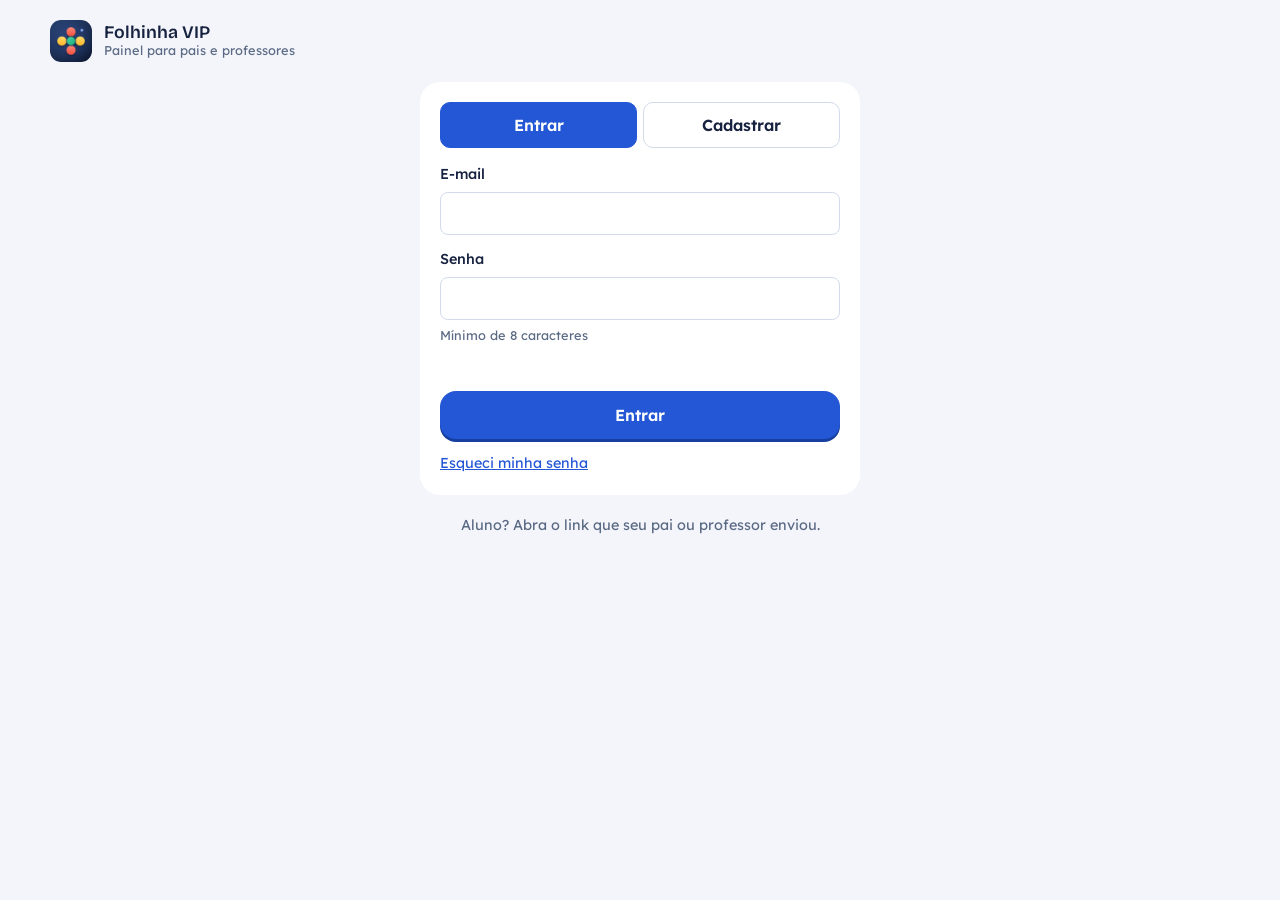
==== index.html @ 7317ad2f "Redesign Bolas: cor chapada, carimbos em cruz, avisos em bloco colorido, cartões sem contorno Troca " ====
<!doctype html>
<html lang="pt-BR">
<head>
<meta charset="utf-8">
<meta name="viewport" content="width=device-width,initial-scale=1,viewport-fit=cover">
<meta name="theme-color" content="#2457D6">
<meta name="mobile-web-app-capable" content="yes">
<meta name="apple-mobile-web-app-capable" content="yes">
<meta name="apple-mobile-web-app-title" content="Folhinha VIP">
<meta name="apple-mobile-web-app-status-bar-style" content="default">
<link rel="manifest" href="manifest.webmanifest">
<link rel="icon" type="image/svg+xml" href="icons/icon.svg">
<link rel="icon" type="image/png" sizes="32x32" href="icons/favicon-32.png">
<link rel="apple-touch-icon" href="icons/apple-touch-icon.png">
<title>Folhinha VIP</title>
<link rel="preconnect" href="https://fonts.googleapis.com">
<link rel="preconnect" href="https://fonts.gstatic.com" crossorigin>
<link rel="stylesheet" href="https://fonts.googleapis.com/css2?family=Bricolage+Grotesque:opsz,wght@12..96,600;12..96,700;12..96,800&family=Lexend:wght@300;400;500;600;700&display=swap">
<link rel="stylesheet" href="style.css">
</head>
<body>
<svg width="0" height="0" style="position:absolute" aria-hidden="true" focusable="false"><defs>
<symbol id="i-home" viewBox="0 0 24 24"><path d="M3 11l9-8 9 8"/><path d="M5 10v10h5v-6h4v6h5V10"/></symbol>
<symbol id="i-album" viewBox="0 0 24 24"><rect x="4" y="3.5" width="16" height="17" rx="3"/><path d="M14 20.5V15a1 1 0 0 1 1-1h5"/><path d="M8 8.5h5"/></symbol>
<symbol id="i-progress" viewBox="0 0 24 24"><path d="M5 20v-9"/><path d="M12 20V4"/><path d="M19 20v-6"/></symbol>
<symbol id="i-resumo" viewBox="0 0 24 24"><rect x="3.5" y="3.5" width="7" height="7" rx="2"/><rect x="13.5" y="3.5" width="7" height="7" rx="2"/><rect x="3.5" y="13.5" width="7" height="7" rx="2"/><rect x="13.5" y="13.5" width="7" height="7" rx="2"/></symbol>
<symbol id="i-history" viewBox="0 0 24 24"><circle cx="12" cy="12" r="9"/><path d="M12 7v5l3.5 2"/></symbol>
<symbol id="i-program" viewBox="0 0 24 24"><path d="M4 7h9"/><path d="M17 7h3"/><circle cx="15" cy="7" r="2"/><path d="M4 17h3"/><path d="M11 17h9"/><circle cx="9" cy="17" r="2"/></symbol>
<symbol id="i-qr" viewBox="0 0 24 24"><rect x="3.5" y="3.5" width="6" height="6" rx="1"/><rect x="14.5" y="3.5" width="6" height="6" rx="1"/><rect x="3.5" y="14.5" width="6" height="6" rx="1"/><path d="M6.5 6.5h0M17.5 6.5h0M6.5 17.5h0"/><path d="M14.5 14.5h2.5v2.5M20.5 14.5v0M14.5 20.5h0M17 20.5h3.5v-3"/></symbol>
<symbol id="i-share" viewBox="0 0 24 24"><circle cx="18" cy="5.5" r="2.5"/><circle cx="6" cy="12" r="2.5"/><circle cx="18" cy="18.5" r="2.5"/><path d="M8.2 10.8l7.6-4M8.2 13.2l7.6 4"/></symbol>
<symbol id="i-pause" viewBox="0 0 24 24"><rect x="6" y="5" width="4" height="14" rx="1.2"/><rect x="14" y="5" width="4" height="14" rx="1.2"/></symbol>
<symbol id="i-external" viewBox="0 0 24 24"><path d="M14 4h6v6"/><path d="M20 4 11 13"/><path d="M18 14v4.5a1.5 1.5 0 0 1-1.5 1.5h-11A1.5 1.5 0 0 1 4 18.5v-11A1.5 1.5 0 0 1 5.5 6H10"/></symbol>
<symbol id="i-swap" viewBox="0 0 24 24"><path d="M4 8h14"/><path d="m14 4 4 4-4 4"/><path d="M20 16H6"/><path d="m10 12-4 4 4 4"/></symbol>
<symbol id="i-friends" viewBox="0 0 24 24"><circle cx="9" cy="8" r="3.5"/><path d="M2.5 20c0-3.6 2.9-6 6.5-6s6.5 2.4 6.5 6"/><circle cx="17" cy="9" r="2.6"/><path d="M17 14c2.7 0 4.5 1.8 4.5 4.6"/></symbol>
<symbol id="i-key" viewBox="0 0 24 24"><circle cx="8" cy="15" r="4"/><path d="M11 12l9-9"/><path d="M16 7l3 3"/><path d="M14 9l2 2"/></symbol>
<symbol id="i-sound" viewBox="0 0 24 24"><path d="M4 9v6h4l5 4V5L8 9z"/><path d="M16.5 8.5a5 5 0 0 1 0 7"/></symbol>
<symbol id="i-user" viewBox="0 0 24 24"><circle cx="12" cy="8" r="4"/><path d="M4 20c1.5-3.5 4.4-5 8-5s6.5 1.5 8 5"/></symbol>
<symbol id="i-logout" viewBox="0 0 24 24"><path d="M9 4H5a1 1 0 0 0-1 1v14a1 1 0 0 0 1 1h4"/><path d="M16 8l4 4-4 4"/><path d="M20 12H9"/></symbol>
<symbol id="i-back" viewBox="0 0 24 24"><path d="M15 5l-7 7 7 7"/></symbol>
<symbol id="i-check" viewBox="0 0 24 24"><path d="M5 12.5l4.5 4.5L19 7"/></symbol>
<symbol id="i-soundoff" viewBox="0 0 24 24"><path d="M4 9v6h4l5 4V5L8 9z"/><path d="M17 9l5 6"/><path d="M22 9l-5 6"/></symbol>
</defs></svg>
<div id="app" class="wrap"><p class="loading">Carregando…</p></div>
<div id="toast" role="status" aria-live="polite"></div>
<script src="vendor/supabase.js"></script>
<script src="vendor/qrcode.js"></script>
<script src="config.js"></script>
<script src="core.js"></script>
<script src="stickers.js"></script>
<script src="dinos.js"></script>
<script src="pets.js"></script>
<script src="bandeiras.js"></script>
<script src="ameacados.js"></script>
<script src="espaco.js"></script>
<script src="exercicios.js"></script>
<script src="grade1.js"></script>
<script src="grade2.js"></script>
<script src="grade3.js"></script>
<script src="grade4.js"></script>
<script src="grade5.js"></script>
<script src="plano.js"></script>
<script src="habilidades.js"></script>
<script src="analise.js"></script>
<script src="turbo.js"></script>
<script src="turbo-aluno.js"></script>
<script src="student.js"></script>
<script src="adult.js"></script>
<script src="admin.js"></script>
<script src="main.js"></script>
</body>
</html>
---- style.css ----
/* Folhinha VIP · identidade "Blocos". Tokens de design, componentes e layout.
   Celular: menu inferior. Tablet e computador: abas no topo. Aluno: cantos mais redondos (.tone-aluno). */
:root{
  /* marca (as cores da logo) */
  --navy-900:#0B1326; --navy-800:#121D36; --navy-700:#1A2A4A; --navy-600:#26406F; --navy-500:#3A5A96;
  --blue-300:#8FB0FF; --blue-400:#7EA2FF; --blue-500:#2457D6; --blue-600:#1B47BD; --blue-700:#173F9F;
  --sun-300:#FFD45A; --sun-500:#FFB92B; --sun-700:#8A5A00;
  --coral-400:#FF7F6E; --coral-500:#F2503F; --coral-600:#C8382A;
  --mint-400:#46DBA9; --mint-500:#1CA97B; --mint-700:#107A58;
  /* semânticas (tema claro). Separação por cor de fundo, sem contorno nem sombra nos cartões. */
  --bg:#F3F5FA; --surface:#FFFFFF; --soft:#E8EDF7; --line:#D3DBEA; --ink:#16223F; --muted:#5A6984;
  --primary:var(--blue-500); --primary-hover:var(--blue-600); --on-primary:#FFFFFF; --primary-edge:var(--blue-700);
  --reward:var(--sun-500); --on-reward:#16223F; --reward-text:var(--sun-700); --reward-edge:#C98A12;
  --ok:var(--mint-700); --ok-fill:var(--mint-500); --danger:var(--coral-600); --danger-fill:var(--coral-500);
  --nav-bg:var(--surface);
  /* bloco do dia (cor chapada) e bolas */
  --block:#1B2A52; --on-block:#FFFFFF; --block-soft:#BCC8E8; --block-ring:#4A5D90;
  --on-ball:#FFFFFF; --ball-sun:#FFB92B; --on-ball-sun:#16223F;
  /* avisos: bloco inteiro na cor do assunto */
  --t-sun:#FFEFC7; --t-sun-ink:#6A4300; --t-mint:#D6F2E6; --t-mint-ink:#0B5C42;
  --t-coral:#FFE0DA; --t-coral-ink:#9C2315; --t-blue:#DEE7FF; --t-blue-ink:#173F9F;
  --stk:#FFFFFF; --stk-ring:#C9D3E6;
  --shadow-1:none; --shadow-2:0 8px 28px rgba(20,33,61,.14); --shadow-3:0 16px 48px rgba(20,33,61,.22);
  --r-sm:10px; --r-md:20px; --r-lg:28px;
  --font-ui:"Lexend",system-ui,-apple-system,"Segoe UI",sans-serif;
  --font-display:"Bricolage Grotesque","Lexend",system-ui,-apple-system,"Segoe UI",sans-serif;
  --font-num:"Lexend",system-ui,-apple-system,"Segoe UI",sans-serif;
  /* nomes antigos, usados no restante do CSS */
  --paper:var(--surface); --accent:var(--primary); --accent-ink:var(--on-primary); --mark:var(--danger); --warn:var(--reward-text);
  --chest-gold:var(--sun-500); --chest-dark:#7A4A22;
  color-scheme:light;
}
.tone-aluno{--r-md:22px;--r-lg:32px}
@media (prefers-color-scheme:dark){:root{
  --bg:#0A1123; --surface:#131D36; --soft:#1B2947; --line:#283A60; --ink:#EAF0FB; --muted:#94A5C2;
  --primary:var(--blue-400); --primary-hover:var(--blue-300); --on-primary:#0A1123; --primary-edge:#4F73C9;
  --reward:#FFC94A; --on-reward:#0A1123; --reward-text:var(--sun-300); --reward-edge:#B98412;
  --ok:var(--mint-400); --ok-fill:var(--mint-400); --danger:var(--coral-400); --danger-fill:var(--coral-400);
  --block:#2553D0; --block-soft:#D3DFFF; --block-ring:#7B9BEE;
  --on-ball:#0A1123; --ball-sun:#FFC94A; --on-ball-sun:#0A1123;
  --t-sun:#3A2C08; --t-sun-ink:#FFD66B; --t-mint:#0D3528; --t-mint-ink:#6BE6BB;
  --t-coral:#431A19; --t-coral-ink:#FFA093; --t-blue:#1A2C5E; --t-blue-ink:#B3C8FF;
  --stk:#22335A; --stk-ring:#3A4F80;
  --shadow-2:0 8px 28px rgba(0,0,0,.5); --shadow-3:0 16px 48px rgba(0,0,0,.6);
  --chest-gold:var(--sun-300); color-scheme:dark}}
*{box-sizing:border-box}
html{-webkit-text-size-adjust:100%}
body{margin:0;background:var(--bg);color:var(--ink);font-family:var(--font-ui);font-size:16px;line-height:1.5;
  padding-block:max(20px,env(safe-area-inset-top,0px)) max(48px,env(safe-area-inset-bottom,0px));
  padding-left:max(16px,env(safe-area-inset-left,0px));padding-right:max(16px,env(safe-area-inset-right,0px))}
.wrap{max-width:1180px;margin:0 auto;display:flex;flex-direction:column;gap:20px}
h1,h2,h3{margin:0;line-height:1.15;text-wrap:balance;font-family:var(--font-display);font-weight:700;letter-spacing:-.015em}
h1{font-size:1.5rem} h2{font-size:1.2rem} h3{font-size:1.05rem}
p{margin:0}
button{font:inherit;cursor:pointer;color:inherit}
:focus-visible{outline:3px solid var(--accent);outline-offset:2px}
.loading{color:var(--muted);text-align:center;padding:40px 0}
.muted{color:var(--muted)} .small-t{font-size:.85rem} .center{text-align:center} .grow{flex:1 1 200px;min-width:0}
.gap{margin-top:12px}
.top{display:flex;justify-content:space-between;align-items:center;gap:12px;flex-wrap:wrap}
.brand{font-weight:700;font-size:1.25rem;letter-spacing:-.01em}
.brand small{display:block;font-weight:400;font-size:.8rem;color:var(--muted);letter-spacing:0}
.who{display:flex;align-items:center;gap:10px;font-size:.9rem;color:var(--muted);flex-wrap:wrap}
.btn{border:0;border-radius:999px;padding:12px 22px;font-weight:600;background:var(--primary);color:var(--on-primary);box-shadow:0 2px 0 var(--primary-edge)}
.btn:active{transform:translateY(1px);box-shadow:0 1px 0 var(--primary-edge)}
.btn.reward{background:var(--reward);color:var(--on-reward);box-shadow:0 3px 0 var(--reward-edge)}
.btn.block{width:100%;padding:16px 24px;font-size:1.05rem}
.btn:hover{filter:brightness(1.08)}
.btn.ghost{background:transparent;color:var(--ink);border:1.5px solid var(--line);box-shadow:none}
.btn.soft{background:var(--soft);color:var(--primary);box-shadow:none}
.btn.small{padding:8px 14px;font-size:.85rem;font-weight:500;box-shadow:none}
.btn.danger{background:transparent;color:var(--danger);border:1.5px solid var(--danger);box-shadow:none}
.btn[disabled]{opacity:.5;cursor:default}
.link{background:none;border:0;padding:0;color:var(--accent);font-size:.9rem;text-decoration:underline;text-align:left}
.eyebrow{font-size:.82rem;color:var(--muted);font-weight:500}
.panel{background:var(--surface);border:1px solid color-mix(in srgb,var(--line) 55%,transparent);border-radius:var(--r-md);box-shadow:var(--shadow-1);padding:20px;min-width:0}
.panel.center{display:flex;flex-direction:column;gap:12px;align-items:center}
.section-head{display:flex;justify-content:space-between;align-items:flex-end;gap:12px;flex-wrap:wrap}
.actions{display:flex;gap:10px;flex-wrap:wrap}
.foot-note{text-align:center;color:var(--muted);font-size:.9rem}

/* formulários */
.form{display:flex;flex-direction:column;gap:14px}
.form.inline{flex-direction:row;align-items:flex-end;flex-wrap:wrap}
.field{display:flex;flex-direction:column;gap:6px;font-size:.9rem;font-weight:500;border:0;padding:0;margin:0;min-width:0}
.field legend{padding:0;margin-bottom:6px;font-size:.9rem;font-weight:500}
.field small{font-weight:400;color:var(--muted);font-size:.8rem}
input[type=text],input[type=email],input[type=password],input[type=number],input[type=date],input:not([type]),select{
  font:inherit;color:var(--ink);background:var(--paper);border:1px solid var(--line);border-radius:8px;padding:10px 12px;width:100%;min-width:0}
.two{display:grid;grid-template-columns:repeat(2,minmax(0,1fr));gap:14px}
.radio{display:flex;gap:8px;align-items:center;font-weight:400;padding:4px 0}
.chks{display:flex;gap:6px;flex-wrap:wrap}
.chk{position:relative}
.chk input{position:absolute;opacity:0;inset:0;cursor:pointer}
.chk span{display:block;padding:8px 12px;border:1px solid var(--line);border-radius:8px;min-width:3.2rem;text-align:center;font-weight:500}
.chk input:checked+span{background:var(--accent);color:var(--accent-ink);border-color:var(--accent)}
.chk input:focus-visible+span{outline:3px solid var(--accent);outline-offset:2px}
.msg{font-size:.92rem;color:var(--muted);min-height:1.2em}
.msg.bad{color:var(--mark)} .msg.good{color:var(--ok)}
.authbox,.pinbox{max-width:440px;width:100%;margin:0 auto}
.tabs{display:flex;gap:6px;margin-bottom:16px;flex-wrap:wrap}
.tab{flex:1;border:1px solid var(--line);background:transparent;border-radius:10px;padding:10px;font-weight:600}
.tab.on{background:var(--accent);color:var(--accent-ink);border-color:var(--accent)}
.linkrow{display:flex;gap:8px;align-items:center;flex-wrap:wrap;margin:12px 0}
.linkrow input{flex:1 1 220px;font-family:var(--font-num);font-size:.85rem}
.code{font-family:var(--font-num);font-size:1.4rem;letter-spacing:.1em}

/* cartões e painéis */
.grid{display:grid;grid-template-columns:minmax(0,1.1fr) minmax(0,1fr);gap:20px;align-items:start}
.col{display:flex;flex-direction:column;gap:20px;min-width:0}
.cards{display:grid;grid-template-columns:repeat(auto-fill,minmax(240px,1fr));gap:14px}
.card{text-align:left;display:flex;flex-direction:column;gap:6px;width:100%}
.card{cursor:pointer;transition:box-shadow .15s,transform .15s}.card:hover{box-shadow:var(--shadow-2);transform:translateY(-1px)}
.cardwrap{position:relative;display:flex}
.cardwrap .card{flex:1}
.cardwrap .card-top{padding-right:38px}
.card-open{position:absolute;top:10px;right:10px;width:32px;height:32px;display:grid;place-items:center;border-radius:99px;color:var(--muted);border:1px solid var(--line);background:var(--surface,var(--paper));z-index:1}
.card-open:hover,.card-open:focus-visible{color:var(--primary);border-color:var(--primary)}
.card-open svg.i{width:17px;height:17px}
.card-top{display:flex;justify-content:space-between;align-items:center;gap:8px}
.card-name{font-size:1.1rem;overflow-wrap:anywhere}
.lvlchip{font-family:var(--font-num);font-weight:600;color:var(--primary);background:color-mix(in srgb,var(--primary) 14%,transparent);border-radius:99px;padding:1px 10px;font-size:.85rem}
.now{display:flex;flex-direction:column;gap:14px}
.now .lvl{font-family:var(--font-num);font-weight:600;font-size:3.2rem;line-height:1;color:var(--accent)}
.now .nm{font-size:1.15rem;font-weight:600}
.stamps{display:flex;gap:10px;align-items:center;font-size:.9rem;color:var(--muted);flex-wrap:wrap}
.row-gap{display:flex;gap:8px}
.stamp{width:34px;height:34px;border-radius:50%;border:2px dashed color-mix(in srgb,var(--muted) 50%,transparent);display:grid;place-items:center;color:transparent;font-weight:700}
.stamp.on{border:2px solid var(--primary);background:var(--surface);color:var(--primary);box-shadow:0 0 0 3px color-mix(in srgb,var(--sun-500) 70%,transparent);transform:rotate(-8deg)}
.today{font-size:1rem}
.reward{color:var(--ink)}
.big-pts{font-family:var(--font-num);font-weight:600;font-size:2.6rem;line-height:1.1;margin:6px 0 10px}
.big-pts span{font-size:1.2rem;color:var(--muted)}
.bar{height:12px;background:var(--soft);border-radius:99px;overflow:hidden;margin:8px 0}
.bar i{display:block;height:100%;background:linear-gradient(90deg,var(--mint-500),var(--mint-400));border-radius:99px}
.bar.reward i{background:linear-gradient(90deg,var(--sun-500),var(--sun-300))}
.plain{list-style:none;margin:0;padding:0;display:flex;flex-direction:column;gap:6px}
.miss li{font-size:.92rem}
.tablewrap{overflow-x:auto}
table{border-collapse:collapse;width:100%;font-size:.85rem;font-variant-numeric:tabular-nums}
th,td{text-align:left;padding:7px 10px 7px 0;border-top:1px solid var(--line);white-space:nowrap}
th{font-weight:500;color:var(--muted);border-top:0;font-size:.8rem}
.tag{display:inline-block;padding:2px 10px;border-radius:99px;font-size:.75rem;font-weight:500;background:var(--soft);color:var(--muted);white-space:nowrap}
.tag.ok{background:color-mix(in srgb,var(--ok-fill) 18%,transparent);color:var(--ok)} .tag.bad{background:color-mix(in srgb,var(--danger-fill) 16%,transparent);color:var(--danger)}
details summary{cursor:pointer;color:var(--muted);font-size:.95rem}
details .form{margin-top:12px}
details.adv{padding:10px 12px;border:1px dashed var(--line);border-radius:10px}
details.adv select{box-sizing:border-box;min-width:0;max-width:100%}
details.adv{margin-top:6px}
.adv-body{display:flex;flex-direction:column;gap:14px}
.resumo{margin:0;padding:10px 12px;background:var(--soft);border-radius:10px;font-size:.9rem;line-height:1.45}
.linkbtn{background:none;border:0;padding:0;font:inherit;color:var(--accent,var(--ink));text-decoration:underline;cursor:pointer}
.theme-pick.compact .to-txt small{display:none}
.theme-pick.compact .theme-opt{padding:6px 10px}
.theme-pick.compact .to-art{width:36px;height:48px}
details.adv[open] summary{margin-bottom:10px}
.sheetview{margin-top:16px;border-top:2px solid var(--ink);padding-top:14px}
.sv{margin:12px 0 0;padding:0 0 0 1.4rem;display:grid;grid-template-columns:repeat(2,minmax(0,1fr));gap:8px 28px}
.sv li{min-width:0}
.sv .q{font-family:var(--font-num);font-weight:500}
.sv li.bad .q{color:var(--mark)}

/* PIN */
.pinbox{display:flex;flex-direction:column;align-items:center;gap:12px;text-align:center}
.dots4{display:flex;gap:14px;margin:6px 0}
.dots4 i{width:18px;height:18px;border-radius:50%;border:2px solid var(--ink)}
.dots4 i.on{background:var(--ink)}
.keypad{display:grid;grid-template-columns:repeat(3,76px);gap:12px;margin-top:6px}
.key{height:64px;border-radius:50%;border:0;box-shadow:var(--shadow-1);background:var(--surface);font-family:var(--font-num);font-size:1.6rem;font-weight:600}
.key:active{background:var(--accent);color:var(--accent-ink)}

/* folha */
.paper{background:var(--surface);border:1px solid var(--line);border-radius:var(--r-md);box-shadow:0 1px 0 var(--line),0 12px 30px -18px rgba(20,35,60,.35);
  max-width:760px;width:100%;margin:0 auto;padding:22px 24px 26px;display:flex;flex-direction:column;gap:18px}
.sh-head{display:grid;grid-template-columns:repeat(4,minmax(0,1fr));gap:10px 16px;padding-bottom:14px;border-bottom:2px solid var(--ink)}
.sh-head div{min-width:0}
.sh-head .k{display:block;font-size:.78rem;color:var(--muted)}
.sh-head .v{font-family:var(--font-num);font-weight:600;font-size:1.05rem;overflow-wrap:anywhere}
.timer.over .v{color:var(--warn)}
.items{list-style:none;margin:0;padding:0;display:grid;grid-template-columns:repeat(2,minmax(0,1fr));grid-auto-flow:column;grid-template-rows:repeat(5,auto);gap:6px 36px}
.row{display:flex;align-items:center;gap:10px;padding:12px 0;border-bottom:1px dotted var(--line);flex-wrap:wrap;min-width:0}
.row .n{font-size:.75rem;color:var(--muted);width:1.6rem;flex:none;font-variant-numeric:tabular-nums}
.row .q{font-family:var(--font-num);font-weight:500;font-size:1.35rem;white-space:pre-wrap}
.ans{position:relative;display:inline-block}
.ans input{font-family:var(--font-num);font-weight:600;font-size:1.35rem;width:7ch;text-align:center;color:var(--ink);background:transparent;border:0;border-bottom:2px solid var(--ink);padding:2px 0;border-radius:0}
.ans input:focus{outline:none;border-bottom-color:var(--accent);background:var(--soft)}
.row.ok .ans::after{content:"";position:absolute;inset:-7px -12px;border:2.5px solid var(--mark);border-radius:52% 48% 55% 45%/50% 55% 45% 50%;transform:rotate(-3deg);pointer-events:none}
.row.ok .ans input{border-bottom-color:transparent}
.row.bad .ans input{color:var(--mark);border-bottom-color:var(--mark)}
.row.bad .q{color:var(--mark)}
.row .tip{flex-basis:100%;padding-left:2.5rem;font-size:.82rem;color:var(--warn)}
.sh-foot{display:flex;justify-content:space-between;align-items:center;gap:12px;flex-wrap:wrap;border-top:1px solid var(--line);padding-top:16px}
.sh-foot .msg{flex:1 1 220px}

/* resultado */
.res{max-width:640px;margin:0 auto;width:100%;display:flex;flex-direction:column;gap:18px}
.score{display:flex;align-items:center;gap:20px;flex-wrap:wrap}
.score .big{font-family:var(--font-num);font-weight:600;font-size:3.6rem;line-height:1}
.seal{width:92px;height:92px;border-radius:50%;border:4px solid var(--primary);color:var(--primary);display:grid;place-items:center;text-align:center;font-weight:700;font-size:.8rem;line-height:1.1;transform:rotate(-10deg);text-transform:uppercase;letter-spacing:.05em}
.seal.no{border-color:var(--line);color:var(--muted);border-style:dashed}
.kv{display:grid;grid-template-columns:repeat(3,minmax(0,1fr));gap:12px}
.kv div{background:var(--soft);border-radius:var(--r-md);padding:12px}
.kv b{display:block;font-family:var(--font-num);font-size:1.25rem;font-weight:600}
.kv span{font-size:.78rem;color:var(--muted)}
.up{background:var(--soft);border-left:4px solid var(--ok);border-radius:8px;padding:12px 14px;font-weight:500}

#toast{position:fixed;left:50%;bottom:max(20px,env(safe-area-inset-bottom,0px));transform:translate(-50%,20px);opacity:0;pointer-events:none;
  background:var(--ink);color:var(--bg);padding:10px 16px;border-radius:10px;font-size:.92rem;max-width:calc(100% - 32px);z-index:50}
#toast.show{opacity:1;transform:translate(-50%,0)}
#toast.bad{background:var(--mark);color:#fff}
@media (prefers-reduced-motion:no-preference){#toast{transition:opacity .2s,transform .2s}.btn{transition:filter .15s}}

@media (max-width:760px){
  .grid{grid-template-columns:minmax(0,1fr)}
  .items{grid-template-columns:minmax(0,1fr);grid-auto-flow:row;grid-template-rows:none}
  .sh-head{grid-template-columns:repeat(2,minmax(0,1fr))}
  .paper{padding:18px 16px 22px}
  .kv,.two,.sv{grid-template-columns:minmax(0,1fr)}
  .now .lvl{font-size:2.6rem}
  .keypad{grid-template-columns:repeat(3,68px)}
  .key{height:58px}
}

.miss .q{font-family:var(--font-num)}

.installbox{display:flex;gap:12px;align-items:center}
.installbox img{border-radius:12px;flex:none}

/* carimbos e subida de nível */
.stamprow{display:flex;align-items:center;gap:12px;flex-wrap:wrap;font-size:.9rem;color:var(--muted)}
.stamprow .row-gap{flex-wrap:wrap}
.levelup{display:flex;align-items:center;gap:16px;background:var(--soft);border:2px solid var(--ok);border-radius:14px;padding:16px}
.lu-badge{font-family:var(--font-num);font-weight:600;font-size:2.2rem;line-height:1;color:var(--accent-ink);background:var(--accent);border-radius:14px;min-width:64px;height:64px;display:grid;place-items:center;padding:0 12px}
.lu-title{font-weight:700;font-size:1.2rem}
@media (prefers-reduced-motion:no-preference){
  .stamp.pop{animation:stampIn .55s cubic-bezier(.2,1.5,.4,1) .2s both}
  @keyframes stampIn{0%{transform:scale(2.2);opacity:0}60%{opacity:1}100%{transform:none;opacity:1}}
  .levelup{animation:luIn .6s cubic-bezier(.2,1.4,.4,1) 1s both}
  .levelup .lu-badge{animation:luPulse 1.2s ease-in-out 1.4s 2}
  @keyframes luIn{0%{opacity:0;transform:translateY(16px) scale(.92)}100%{opacity:1;transform:none}}
  @keyframes luPulse{0%,100%{transform:scale(1)}50%{transform:scale(1.18) rotate(-4deg)}}
  .confetti i{animation:fall linear forwards}
  @keyframes fall{to{transform:translate3d(var(--dx),110vh,0) rotate(var(--rot))}}
}
.confetti{position:fixed;inset:0;pointer-events:none;overflow:hidden;z-index:80}   /* acima das janelas (.overlay = 70), para o confete cair na frente */
.confetti i{position:absolute;top:-16px;width:10px;height:16px;border-radius:2px}

/* trilha até o baú */
.trail{display:flex;flex-direction:column;gap:12px}
.trail-line{display:flex;align-items:center;gap:14px}
.track{position:relative;flex:1;min-width:0;height:18px;background:var(--soft);border-radius:99px;margin:8px 0}
.track .fill{height:100%;background:linear-gradient(90deg,var(--sun-500),var(--sun-300));border-radius:99px;min-width:18px}
.prizebox{background:var(--soft);border-radius:12px;padding:12px 14px;font-size:.95rem}
.prizebox .pz-open{display:none}
.prizebox.show{border:2px solid var(--chest-gold)}
.prizebox.show .pz-closed{display:none} .prizebox.show .pz-open{display:block}
.pz-title{font-weight:700;font-size:1.15rem}
.pz-name{font-size:1.05rem}
.trailbox{background:var(--soft);border-radius:12px;padding:14px}
.trailbox .track{background:var(--paper)} .trailbox .prizebox{background:var(--paper)}
@media (prefers-reduced-motion:no-preference){
  .track .fill{transition:width 1.3s cubic-bezier(.3,.8,.3,1)}
  .prizebox.show .pz-open{animation:pzIn .6s cubic-bezier(.2,1.4,.4,1)}
  @keyframes pzIn{0%{opacity:0;transform:translateY(10px) scale(.94)}100%{opacity:1;transform:none}}
}

.tag.warn{background:color-mix(in srgb,var(--sun-500) 22%,transparent);color:var(--reward-text)}

/* figurinhas e avisos */
.goalicon{width:70px;flex:none}
.goalicon.open{filter:drop-shadow(0 0 8px var(--chest-gold))}
.pack-svg{width:100%;height:auto;display:block}
.sticker{--sh:200;background:color-mix(in srgb,hsl(var(--sh) 80% 60%) 9%,var(--stk));color:var(--ink);border:3px solid var(--stk);border-radius:16px;box-shadow:0 0 0 1px var(--stk-ring);padding:8px 6px 6px;text-align:center;display:flex;flex-direction:column;align-items:center;gap:2px;min-width:0}
.sticker .st-art{width:100%;aspect-ratio:1/1;display:grid;place-items:center;line-height:1}
.sticker .st-art svg{width:100%;height:100%;display:block;border-radius:12px}
.sticker .emo{font-size:2.5rem;line-height:1}
.sticker .st-name{font-weight:600;font-size:.74rem;line-height:1.15;overflow-wrap:normal;word-break:normal;hyphens:manual;max-width:100%}
.sticker .st-no{font:500 .65rem var(--font-num);color:var(--muted)}
.sticker.dim{opacity:.38;filter:grayscale(.5)}
.sticker.locked{background:var(--soft);border:2px dashed var(--line);box-shadow:none;color:var(--muted)}
.sticker.locked .st-no{color:var(--muted)}
.sticker .st-q{font:700 1.8rem var(--font-num);color:var(--muted)}
.sticker.big{width:180px;margin:0 auto;padding:12px 10px}
.sticker.big .emo{font-size:5rem} .sticker.big .st-name{font-size:1rem}
.album{display:grid;grid-template-columns:repeat(auto-fill,minmax(96px,1fr));gap:10px}
.recent-stk{display:flex;gap:8px;margin:10px 0}
.recent-stk .sticker{width:92px}
.theme-box{display:flex;flex-direction:column;gap:10px;align-items:flex-start;background:var(--soft);border-radius:10px;padding:12px}
.theme-box .field{width:100%}
/* Giro da figurinha e verso com os detalhes */
.sticker.flippable{cursor:pointer;-webkit-tap-highlight-color:transparent}
.sticker.flippable:focus-visible{outline:3px solid var(--accent);outline-offset:2px}
.ov-card.flip-ov{max-width:360px;padding:16px 14px;overflow:visible;max-height:none}
.flip{perspective:1400px;width:100%;cursor:pointer;outline:none}
.flip-in{display:grid;transform-style:preserve-3d}
.flip-face{grid-area:1/1;backface-visibility:hidden;-webkit-backface-visibility:hidden}
.flip-front{display:flex}
.flip-front .sticker.big{width:100%;height:100%;box-sizing:border-box;justify-content:center;padding:14px 12px 10px}
.flip-front .sticker.big .st-art{flex:1;aspect-ratio:auto;min-height:0}
.flip-front .sticker.big .st-art img:not(.flag){max-height:100%}
.flip-front .sticker.big .st-name{font-size:1.2rem}
.flip-back{transform:rotateY(180deg)}
.flip.flipped .flip-in{transform:rotateY(180deg)}
@media (prefers-reduced-motion:no-preference){.flip-in{transition:transform .7s cubic-bezier(.3,1.3,.5,1)}}
.flip-hint{margin:0}
.fc-back{--sh:200;height:100%;box-sizing:border-box;background:hsl(var(--sh) 80% 91%);color:#1d2433;border:3px solid #fff;border-radius:14px;box-shadow:0 0 0 1px hsl(var(--sh) 40% 75%),0 3px 8px rgba(20,35,60,.18);padding:12px 12px 8px;text-align:left;display:flex;flex-direction:column;gap:8px}
.fb-head{display:flex;flex-direction:column;align-items:center;text-align:center;gap:1px}
.fb-name{font-size:1.15rem;line-height:1.15}
.fb-sub{font-size:.72rem;opacity:.75}
.fb-tier{margin-top:3px;font:700 .6rem var(--font-num);letter-spacing:.05em;text-transform:uppercase;padding:2px 9px;border-radius:9px;color:#fff;background:#4a78c8}
.fb-tier.tier-ultra{background:linear-gradient(90deg,#e0a21f,#f5c432,#e0a21f);color:#3a2800}
.fb-facts{display:grid;grid-template-columns:1fr 1fr;gap:6px}
.fb-row{display:flex;gap:6px;align-items:flex-start;line-height:1.2;background:rgba(255,255,255,.62);border-radius:9px;padding:5px 7px;min-width:0}
.fb-row:first-child,.fb-row:nth-child(2),.fb-row:nth-child(3){grid-column:1/-1}
.fb-ic{font-size:1.05rem;line-height:1.2}
.fb-row small{display:block;font-size:.6rem;text-transform:uppercase;letter-spacing:.03em;opacity:.65;line-height:1.1;margin-bottom:1px}
.fb-row span:not(.fb-ic){display:block;font-size:.8rem;line-height:1.2;font-weight:600}
.fb-row>div{min-width:0}
.fb-fun{background:rgba(255,255,255,.8);border-radius:9px;padding:6px 8px}
.fb-fun b{font-size:.75rem}
.fb-fun p{margin:2px 0 0;font-size:.8rem;line-height:1.3}
.fb-no{text-align:center;font:500 .65rem var(--font-num);opacity:.6}
@media (prefers-color-scheme:dark){
  .fc-back{background:hsl(var(--sh) 40% 27%);color:#fff;border-color:#2b3a52;box-shadow:0 0 0 1px hsl(var(--sh) 35% 40%),0 3px 8px rgba(0,0,0,.4)}
  .fb-row{background:rgba(255,255,255,.12)}
  .fb-fun{background:rgba(255,255,255,.18)}
}
.overlay{position:fixed;inset:0;z-index:70;background:rgba(8,14,26,.62);display:flex;padding:16px;overflow-y:auto;overscroll-behavior:contain}
.overlay>.ov-card{margin:auto}
.ov-card{background:var(--paper);border-radius:18px;padding:22px;max-width:380px;width:100%;max-height:92vh;overflow:auto;text-align:center;display:flex;flex-direction:column;gap:12px}
.ov-card.wide{max-width:900px;text-align:left}
.ov-actions{justify-content:center}
.pack-reveal{min-height:220px;display:grid;place-items:center}
.pack-reveal .pack-closed{width:150px}
.pack-img{width:100%;height:auto;display:block;filter:drop-shadow(0 6px 10px rgba(0,0,0,.35))}
.pack-choice .pack-img{width:auto;max-width:100%;max-height:100%;filter:drop-shadow(0 3px 4px rgba(0,0,0,.3))}
.capa{width:100%;height:auto;display:block;border-radius:8px;box-shadow:0 2px 8px rgba(0,0,0,.25)}
.album-head{display:flex;gap:14px;align-items:center}
.album-head .capa{width:92px;flex:none}
.pack-reveal .pack-card{display:none}
.pack-reveal.opened .pack-closed{display:none}
.pack-reveal.opened .pack-card{display:block}
@media (prefers-reduced-motion:no-preference){
  .pack-reveal .pack-closed{animation:packShake .7s linear infinite}
  @keyframes packShake{0%,100%{transform:rotate(0)}20%{transform:rotate(-7deg)}40%{transform:rotate(7deg)}60%{transform:rotate(-5deg)}80%{transform:rotate(5deg)}}
  .pack-reveal.opened .pack-card{animation:cardPop .7s cubic-bezier(.2,1.5,.4,1)}
  @keyframes cardPop{0%{transform:scale(.3) rotate(-14deg);opacity:0}100%{transform:none;opacity:1}}
}

[hidden]{display:none!important}

.sticker .st-sub{font-size:.62rem;line-height:1.1;opacity:.78}
.sticker .st-art img.flag{display:block;width:100%;height:auto;border-radius:4px;box-shadow:0 0 0 1px rgba(0,0,0,.28)}
.sticker .st-art img:not(.flag){display:block;width:100%;height:100%;object-fit:contain}
.sticker .st-name.long{letter-spacing:-.025em}

/* raridade das figurinhas */
.sticker{position:relative}
.sticker .st-tier{position:absolute;top:-1px;right:-1px;font:700 .55rem var(--font-num);letter-spacing:.04em;text-transform:uppercase;padding:2px 7px;border-radius:0 11px 0 9px;color:#fff;background:#4a78c8;z-index:2}
.sticker.tier-rara{border-color:#cfe0ff;box-shadow:0 0 0 2px #7aa5ee,0 0 12px 2px rgba(90,140,230,.55)}
.sticker.tier-ultra{border-color:#fff3b0;box-shadow:0 0 0 2px #f5c432,0 0 16px 4px rgba(245,196,50,.7)}
.sticker.tier-ultra .st-tier{background:linear-gradient(90deg,#e0a21f,#f5c432,#e0a21f);color:#3a2800}
.sticker.big .st-tier{font-size:.7rem;padding:3px 10px}
.ov-card.tier-rara{box-shadow:0 0 0 3px #7aa5ee,0 0 40px 6px rgba(90,140,230,.55)}
.ov-card.tier-ultra{box-shadow:0 0 0 3px #f5c432,0 0 60px 12px rgba(245,196,50,.6)}
.tier-title{font-size:1.5rem;letter-spacing:.02em}
.tier-title.tier-rara{color:#3a6fd0}
.tier-title.tier-ultra{color:#b9770e}
.tier-msg{font-weight:600;color:var(--ink)}
.rarity-legend{line-height:1.5}
@media (prefers-reduced-motion:no-preference){
  .sticker.tier-ultra::after{content:"";position:absolute;inset:0;border-radius:11px;pointer-events:none;mix-blend-mode:overlay;background:linear-gradient(115deg,transparent 40%,rgba(255,255,255,.7) 50%,transparent 60%);background-size:250% 100%;animation:shine 2.8s linear infinite}
  .sticker.tier-rara::after{content:"";position:absolute;inset:0;border-radius:11px;pointer-events:none;mix-blend-mode:overlay;background:linear-gradient(115deg,transparent 42%,rgba(255,255,255,.5) 50%,transparent 58%);background-size:250% 100%;animation:shine 4.5s linear infinite}
  @keyframes shine{0%{background-position:150% 0}100%{background-position:-100% 0}}
  .ov-card.tier-ultra{animation:ultraGlow 1.6s ease-in-out infinite alternate}
  @keyframes ultraGlow{from{box-shadow:0 0 0 3px #f5c432,0 0 40px 6px rgba(245,196,50,.45)}to{box-shadow:0 0 0 3px #ffe27a,0 0 80px 18px rgba(245,196,50,.8)}}
}

/* vários álbuns: pacotinho para abrir, lista de álbuns e escolha do pacotinho */
.packbox{display:flex;align-items:center;gap:12px;flex-wrap:wrap;border:2px solid var(--chest-gold)}
.packbox .goalicon{width:54px}
.albums-list{display:flex;flex-direction:column;gap:8px;margin-top:8px}
.album-row{display:flex;align-items:center;gap:12px;width:100%;text-align:left;background:var(--soft);border:1px solid var(--line);border-radius:12px;padding:8px 10px;cursor:pointer;color:inherit;font:inherit}
.album-row .al-art{width:46px;height:46px;flex:none;display:grid;place-items:center;font-size:1.9rem;line-height:1}
.album-row .al-art img{width:100%;height:100%;object-fit:contain;display:block}
.album-row .bar{display:block;margin-top:5px}
.album-tabs{display:flex;gap:6px;flex-wrap:wrap;margin-bottom:10px}
.chip-btn{border:1px solid var(--line);background:var(--paper);color:inherit;border-radius:99px;padding:5px 13px;font:inherit;font-size:.85rem;cursor:pointer}
.chip-btn.on{background:var(--accent);color:var(--accent-ink);border-color:var(--accent);font-weight:600}
.pack-choices{display:grid;grid-template-columns:1fr 1fr;gap:10px}
.pack-choice{display:flex;flex-direction:column;align-items:center;gap:8px;background:var(--soft);border:2px solid var(--line);border-radius:14px;padding:10px 6px;cursor:pointer;color:inherit;font:inherit}
.pack-choice:hover:not(:disabled),.pack-choice:focus-visible{border-color:var(--accent)}
.pack-choice:disabled{opacity:.5;cursor:not-allowed}
.pack-choice .pc-art{width:90px;height:120px;display:grid;place-items:center;font-size:2.4rem;line-height:1}
.pack-choice .pc-art img{width:100%;height:100%;object-fit:contain;display:block}
.pack-choice .pc-art img.flag{height:auto;border-radius:4px;box-shadow:0 0 0 1px rgba(0,0,0,.25)}
.pack-choice small{color:var(--muted)}
.theme-pick{display:flex;flex-direction:column;gap:8px}
.theme-opt{display:flex;align-items:center;gap:10px;background:var(--paper);border:1px solid var(--line);border-radius:10px;padding:8px 10px}
.theme-opt input{width:20px;height:20px;flex:none}
.theme-opt .to-art{width:48px;height:64px;flex:none;display:grid;place-items:center;font-size:1.5rem;line-height:1}
.theme-opt .to-art img{width:100%;height:100%;object-fit:contain;display:block}
.theme-opt .to-txt{flex:1;min-width:0}
.theme-opt .to-txt small{display:block;color:var(--muted)}
.album-detail summary{cursor:pointer;font-weight:600}
.field small.bad,small.bad{color:var(--mark)}
.rule-box{background:var(--soft);border-radius:10px;padding:10px 14px;font-size:.88rem}
.rule-box ul{margin:6px 0 0;padding-left:18px}.rule-box li{margin:3px 0}

/* ---------- estrutura: cabeçalho, abas no topo (tablet e computador) e menu inferior (celular) ---------- */
.shell{display:flex;flex-direction:column;gap:18px}
.appbar{display:flex;align-items:center;gap:12px;flex-wrap:nowrap}
.appbar>img{width:42px;height:42px;border-radius:11px;flex:none;box-shadow:var(--shadow-1)}
.appbar b{font-size:1.1rem;display:block;line-height:1.15;font-weight:600}
.appbar small{color:var(--muted);display:block;font-size:.8rem;line-height:1.2}
.appbar .grow{flex:1 1 auto;min-width:0}
.appbar .who{flex:none;flex-wrap:nowrap}
.iconbtn{width:42px;height:42px;border-radius:50%;border:0;background:var(--soft);color:var(--ink);display:grid;place-items:center;flex:none}
.iconbtn:hover{background:color-mix(in srgb,var(--primary) 16%,var(--soft))}
svg.i{width:22px;height:22px;stroke:currentColor;fill:none;stroke-width:1.9;stroke-linecap:round;stroke-linejoin:round;flex:none}
.navtop{display:flex;gap:4px;border-bottom:1px solid var(--line);overflow-x:auto;scrollbar-width:none}
.navtop::-webkit-scrollbar{display:none}
.ntab{display:flex;align-items:center;gap:8px;padding:12px 16px;border:0;background:none;border-bottom:3px solid transparent;margin-bottom:-1px;font-weight:500;font-size:.95rem;color:var(--muted);white-space:nowrap}
.ntab:hover{color:var(--ink)}
.ntab.on{color:var(--primary);border-color:var(--primary);font-weight:600}
.ntab svg.i{width:19px;height:19px}
.navbottom{display:none}
.panes{min-width:0}
.pane{display:flex;flex-direction:column;gap:18px;min-width:0}
.pagehead{display:flex;align-items:center;gap:12px;flex-wrap:wrap}
.pagehead h1{font-size:1.9rem;letter-spacing:-.01em}
.crumb{display:inline-flex;align-items:center;gap:4px;font-size:.9rem}
.crumb svg.i{width:16px;height:16px}
.hero{background:linear-gradient(145deg,var(--hero-a),var(--hero-b));color:#fff;border:0;border-radius:var(--r-lg);padding:22px;position:relative;overflow:hidden;box-shadow:var(--shadow-2)}
.hero::after{content:"";position:absolute;right:-40px;top:-40px;width:190px;height:190px;border-radius:50%;background:radial-gradient(circle,rgba(255,255,255,.22),transparent 70%);pointer-events:none}
.hero .eyebrow{color:#C9D8FF}
.hero h2{margin:6px 0;font-size:1.6rem;letter-spacing:-.01em}
.hero p{color:#DCE6FF;margin:0 0 16px;font-size:.95rem}
.hero p:last-child{margin-bottom:0}
.hero .btn.reward{width:100%}
.stats{display:grid;grid-template-columns:repeat(4,minmax(0,1fr));gap:14px}
.stat .v{font-size:1.9rem;font-weight:700;line-height:1.1;margin:6px 0 2px;font-variant-numeric:tabular-nums}
.stat .v small{font-size:.9rem;font-weight:400;color:var(--muted)}
.stat>small{color:var(--muted);font-size:.8rem}
.stat .stamps{margin-top:6px;gap:6px}
.stat .stamp{width:22px;height:22px;font-size:.7rem}
.pack-inline{display:flex;align-items:center;gap:14px}
.pack-inline .goalicon{width:52px}
.who-name{max-width:34vw;overflow:hidden;text-overflow:ellipsis;white-space:nowrap}
@media (max-width:767px){
  body{padding-left:max(14px,env(safe-area-inset-left,0px));padding-right:max(14px,env(safe-area-inset-right,0px));padding-top:max(12px,env(safe-area-inset-top,0px))}
  .navtop{display:none}
  .shell{padding-bottom:88px}
  .navbottom{display:flex;position:fixed;left:0;right:0;bottom:0;z-index:40;background:var(--nav-bg);border-top:1px solid var(--line);padding:8px 6px calc(10px + env(safe-area-inset-bottom,0px));box-shadow:0 -6px 20px rgba(20,33,61,.08)}
  .nbtn{flex:1;min-width:0;display:flex;flex-direction:column;align-items:center;gap:3px;border:0;background:none;font-size:.72rem;font-weight:500;color:var(--muted);padding:2px 0}
  .nbtn .pill{width:56px;height:30px;border-radius:99px;display:grid;place-items:center}
  .nbtn.on{color:var(--primary);font-weight:600}
  .nbtn.on .pill{background:color-mix(in srgb,var(--primary) 16%,transparent)}
  .stats{grid-template-columns:repeat(2,minmax(0,1fr));gap:10px}
  .pagehead h1{font-size:1.5rem}
  .hero{padding:18px}.hero h2{font-size:1.4rem}
  .has-nav #toast{bottom:96px}
  .who-name{display:none}
}
@media (prefers-reduced-motion:no-preference){.nbtn .pill{transition:background .2s}.nbtn:active .pill{transform:scale(.94)}}

.split{display:flex;justify-content:space-between;align-items:baseline;gap:10px}
.rule{background:var(--soft);box-shadow:none}.rule p{margin-top:6px;line-height:1.5}
.packbox .btn{flex:none}
.album-head{display:flex;justify-content:space-between}
.num{font-family:var(--font-num);font-weight:600}
.form-narrow{max-width:760px;width:100%}

/* aluno: coluna confortável no computador; formulário do programa centralizado; logotipo no PIN */
.tone-aluno .shell{max-width:880px;margin:0 auto;width:100%}
.form-narrow{margin:0 auto}
.pin-logo{width:72px;height:72px;border-radius:18px;box-shadow:var(--shadow-2)}
.authbox>.logo-row{display:flex;justify-content:center;margin-bottom:10px}

/* ---------- amigos ---------- */
.fr-code{font-family:var(--font-num);font-size:2rem;letter-spacing:.18em;font-weight:700;text-align:center;margin:8px 0}
.fr-add{display:flex;gap:8px;flex-wrap:wrap;margin-top:8px}
.fr-add input{flex:1 1 140px;font-family:var(--font-num);font-size:1.2rem;letter-spacing:.18em;text-transform:uppercase;text-align:center}
.fr-row{display:flex;align-items:center;gap:10px;flex-wrap:wrap;padding:10px 0;border-top:1px solid var(--line)}
.fr-row:first-of-type{border-top:0}
.fr-row .grow{flex:1 1 140px}

/* ---------- repetidas e trocas ---------- */
.sticker{position:relative}
.st-x{position:absolute;bottom:-6px;right:-6px;background:var(--ball-sun);color:var(--on-ball-sun);font:600 .72rem var(--font-num);border-radius:99px;padding:2px 8px}
.tr-pick{border:3px solid transparent;border-radius:18px;background:none;padding:0;cursor:pointer;font:inherit;color:inherit;text-align:inherit}
.tr-pick:hover,.tr-pick:focus-visible{border-color:var(--accent)}
.tr-pick.on{border-color:var(--accent);box-shadow:0 0 0 3px color-mix(in srgb,var(--accent) 35%,transparent)}
.tr-swap{display:flex;align-items:center;justify-content:center;gap:14px;flex-wrap:wrap;margin:10px 0}
.tr-swap .sticker{width:96px}
.tr-set{display:flex;flex-direction:column;align-items:center;gap:6px;min-width:0}
.tr-set-row{display:flex;flex-wrap:wrap;justify-content:center;gap:10px}
.tr-sum{position:sticky;bottom:8px;z-index:5;box-shadow:var(--shadow-2);border:2px solid var(--accent)}
.tr-sum .btn{margin:6px 0}
@media (max-width:760px){.tr-sum{bottom:78px}}
.tr-swap svg.i{width:28px;height:28px}
.tr-req{border-top:1px solid var(--line);padding:12px 0}
.tr-req:first-of-type{border-top:0}
.tr-banner{position:fixed;left:50%;transform:translateX(-50%);top:10px;z-index:60;width:min(92vw,460px);display:flex;align-items:center;gap:10px;background:var(--surface);border:2px solid var(--accent);border-radius:16px;box-shadow:var(--shadow-2);padding:10px 12px}
.tr-banner .grow{flex:1;min-width:0}
.tr-dot{display:inline-block;min-width:18px;height:18px;border-radius:99px;background:#d6336c;color:#fff;font:700 .7rem/18px var(--font-num);text-align:center;margin-left:4px}

.st-trade{position:absolute;top:-6px;left:-6px;width:26px;height:26px;display:grid;place-items:center;padding:0;border:2px solid #fff;border-radius:99px;background:var(--accent);color:var(--accent-ink);box-shadow:0 1px 4px rgba(0,0,0,.3);cursor:pointer;z-index:2}
.st-trade svg.i{width:15px;height:15px}

/* Administração (/adm) */
.adm-stats{display:grid;grid-template-columns:repeat(auto-fill,minmax(150px,1fr));gap:12px}
.adm-stat{background:var(--surface);border:1px solid color-mix(in srgb,var(--line) 55%,transparent);border-radius:var(--r-md);box-shadow:var(--shadow-1);padding:14px 16px;display:flex;flex-direction:column;gap:2px}
.adm-stat b{font-family:var(--font-num);font-size:1.7rem;line-height:1.1}
.adm-stat span{color:var(--muted);font-size:.85rem}
.adm-wrap{overflow-x:auto;margin-top:14px}
.adm-lv{width:5rem;padding:6px 8px}
.adm-table{width:100%;border-collapse:collapse;font-size:.9rem}
.adm-table th,.adm-table td{text-align:left;padding:8px 10px;border-bottom:1px solid color-mix(in srgb,var(--line) 55%,transparent);vertical-align:top}
.adm-table th{font-size:.78rem;text-transform:uppercase;letter-spacing:.04em;color:var(--muted);white-space:nowrap}
.adm-table td{overflow-wrap:anywhere}
.adm-group{border:1px solid color-mix(in srgb,var(--line) 55%,transparent);border-radius:var(--r-md);padding:14px 16px;margin:0 0 14px;min-width:0}
.adm-group legend{font-weight:600;padding:0 6px}
.adm-params{display:grid;grid-template-columns:repeat(auto-fill,minmax(240px,1fr));gap:12px;margin-top:8px}
.adm-in{display:flex;align-items:center;gap:8px}
.adm-in input{max-width:110px}
.adm-in em{font-style:normal;color:var(--muted);font-size:.85rem;font-weight:400}
.offer{border-left:5px solid var(--reward)}
.offer .actions{margin-top:10px}
.ano-line{display:block;margin-top:2px}

/* Exercícios com figura e escolha */
.row.rich-row{align-items:flex-start}
.rich{display:flex;flex-direction:column;gap:8px;min-width:0;flex:1 1 220px}
.rq{font-weight:600;font-size:1.05rem;line-height:1.35}
.fig{display:flex;justify-content:flex-start;max-width:100%}
.figsvg{display:block;width:100%;max-width:300px;height:auto}
.figsvg.fig-shape,.figsvg.fig-solid{max-width:130px}
.figsvg.fig-clock{max-width:190px}
.figsvg.fig-b10{max-width:220px}
.figsvg.fig-b100{max-width:300px}
.figsvg.fig-mancha{max-width:100%}
.figsvg.fig-quad{max-width:290px}
.figsvg.fig-malha2{max-width:340px}
.figsvg.fig-planif{max-width:260px}
.figsvg.fig-regua2{max-width:340px}
.figsvg.fig-roleta{max-width:150px}
.figsvg.fig-dado{max-width:90px}
.figsvg.fig-moeda2{max-width:170px}
.fig-arr{display:flex;flex-direction:column;gap:2px;font-size:1.25rem;line-height:1.15;max-width:300px}
.fig-arr .arr-r{display:flex;gap:2px}
.fig-arr i{font-style:normal}
.figsvg.fig-regua{max-width:340px}
.figsvg.fig-poli{max-width:300px}
.fig-dig{display:inline-block;font-family:ui-monospace,Menlo,Consolas,monospace;font-weight:800;font-size:2.6rem;letter-spacing:.06em;padding:6px 18px;border-radius:12px;background:#14213D;color:#9BE79B;border:3px solid var(--line)}
.fig-tab th[scope],.fig-tab tbody th{background:color-mix(in srgb,var(--line) 20%,transparent)}
.fig-grupos{display:flex;flex-wrap:wrap;gap:8px;max-width:300px}
.fig-grupos .gbox{display:grid;grid-template-columns:repeat(var(--c),auto);gap:2px;padding:6px;border:2px solid var(--line);border-radius:12px;background:var(--surface);font-size:1.15rem;line-height:1.15}
.fig-grupos .gbox i{font-style:normal}
.fig-reparte{max-width:300px}
.fig-reparte .bandeja{display:flex;flex-wrap:wrap;gap:2px;font-size:1.3rem;line-height:1.2;padding:6px 8px;border:2px solid var(--line);border-radius:12px;background:var(--surface)}
.fig-reparte .bandeja i{font-style:normal}
.fig-reparte .b-r{display:flex;gap:2px;width:100%}
.fig-reparte .pratos{display:flex;flex-wrap:wrap;gap:10px;margin-top:10px}
.fig-reparte .prato{width:64px;height:64px;border-radius:50%;border:3px solid var(--line);background:var(--surface);box-shadow:inset 0 0 0 6px var(--bg,transparent)}
.figsvg.fig-line{max-width:420px}
.figsvg.fig-fracao{max-width:260px}.figsvg.fig-fracao-c{max-width:170px}.figsvg.fig-q100{max-width:190px}.figsvg.fig-angulo{max-width:190px}.figsvg.fig-termo{max-width:120px}.figsvg.fig-espelho{max-width:240px}
.figsvg.fig-cart{max-width:310px}.figsvg.fig-cubos{max-width:230px}.figsvg.fig-arvore{max-width:330px}.figsvg.fig-linhas{max-width:360px}.figsvg.fig-fracao-m{max-width:300px}
.figsvg.fig-grid{max-width:240px}
.fig-emoji{display:flex;flex-direction:column;gap:6px}
.fig-emoji.side{flex-direction:row;flex-wrap:wrap;gap:12px 14px;align-items:flex-start}
.fig-emoji.side .eg{font-size:1.2rem}
.fig-emoji .sep{align-self:center;font-weight:700;font-size:1.5rem;color:var(--muted)}
.fig-emoji .x{position:relative;display:inline-block}
.fig-emoji .x i{font-style:normal;opacity:.4}
.fig-emoji .x::after{content:"\2715";position:absolute;inset:0;display:grid;place-items:center;color:#D93B3B;font-size:1.25em;font-weight:900;line-height:1}
.fig-fila{display:flex;gap:10px;align-items:center;flex-wrap:wrap}
.fig-fila.v{flex-direction:column;align-items:flex-start}
.fig-fila .fi{font-size:2rem;line-height:1;display:inline-flex}
.fig-fila .fi .fig{display:block}
.fig-fila .fi .figsvg{width:52px;max-width:52px}
.fig-fila .fi.q{width:52px;height:52px;border:3px dashed var(--line);border-radius:12px;align-items:center;justify-content:center;font-weight:800;font-size:1.6rem;color:var(--muted)}
.fig-caixa{position:relative;width:100%;max-width:300px;aspect-ratio:3/1;border:2px solid var(--line);border-radius:14px;background:var(--surface);container-type:inline-size}
.fig-caixa span{position:absolute;font-size:16cqw;line-height:1;transform:translate(-50%,-50%)}
.fig-caixa .p-esq{left:14%;top:50%}.fig-caixa .p-dir{left:86%;top:50%}.fig-caixa .p-meio{left:50%;top:50%}.fig-caixa .p-cima{left:50%;top:22%}
.opt .fig-fila .fi{font-size:1.4rem}
.fig-pacotes{display:flex;flex-direction:column;gap:6px}
.fig-pacotes .pk{font-size:1.05rem;line-height:1.25;letter-spacing:.02em;white-space:nowrap}
.fig-pacotes .pk.box{border:2px solid var(--line);border-radius:10px;padding:1px 8px;width:max-content}
.fig-cal{max-width:300px}
.fig-cal .cal-t{font-weight:700;margin-bottom:6px}
.fig-cal .cal-g{display:grid;grid-template-columns:repeat(7,1fr);gap:2px;text-align:center;font-family:var(--font-num)}
.fig-cal .cal-g b{color:var(--muted);font-size:.8rem;padding:2px 0}
.fig-cal .cal-g span{padding:5px 0;border:1px solid color-mix(in srgb,var(--line) 55%,transparent);border-radius:6px;font-size:.95rem}
.fig-cal .cal-g span:empty{border:0}
.fig-din{display:flex;flex-wrap:wrap;gap:10px;align-items:center}
.fig-din .figsvg.fig-moeda{width:60px;max-width:60px}
.fig-din .figsvg.fig-cedula{width:104px;max-width:104px}
.figsvg.fig-balanca{max-width:240px}
.figsvg.fig-bolas,.figsvg.fig-barras,.figsvg.fig-potes{max-width:300px}
.fig-tab{border-collapse:collapse;min-width:220px}
.fig-tab caption{font-weight:700;text-align:left;margin-bottom:6px}
.fig-tab th,.fig-tab td{border:1px solid var(--line);padding:5px 7px;text-align:left}
.fig-tab{max-width:100%}
.fig-tab thead th{font-size:.78rem;text-transform:none;letter-spacing:0}
.fig-tab tbody th{text-transform:none;letter-spacing:0;font-size:.8rem}
.fig-tab th{background:color-mix(in srgb,var(--line) 30%,transparent);font-size:.85rem}
.fig-scatter{position:relative;width:100%;max-width:300px;aspect-ratio:3/2;container-type:inline-size;border:2px solid var(--line);border-radius:14px;background:var(--surface)}
.fig-scatter span{position:absolute;transform:translate(-50%,-50%);font-size:9cqw;line-height:1}
.fig-emoji .eg{font-size:1.45rem;line-height:1.25;letter-spacing:.06em}
.rans{display:flex;align-items:center;gap:10px;flex-wrap:wrap}
.opts{display:flex;flex-wrap:wrap;gap:10px}
.opt{display:inline-flex;align-items:center;justify-content:center;gap:6px;min-width:64px;min-height:52px;padding:8px 14px;border:2px solid var(--line);border-radius:14px;background:var(--surface);color:var(--ink);font:inherit;font-size:1.1rem;font-weight:600;cursor:pointer}
.opt:hover:not(:disabled){border-color:var(--primary)}
.opt:focus-visible{outline:3px solid color-mix(in srgb,var(--primary) 55%,transparent);outline-offset:2px}
.opt.sel{border-color:var(--primary);background:color-mix(in srgb,var(--primary) 14%,var(--surface))}
.opt.right{border-color:var(--ok);background:color-mix(in srgb,var(--ok) 14%,var(--surface))}
.opt:disabled{cursor:default}
.opt .figsvg{width:64px;max-width:64px}
.opt .fig{display:block}
.opt .figsvg.fig-hat{width:30px;max-width:30px}
.figsvg.fig-hat{max-width:130px}
.opt .otx{font-family:var(--font-num)}
.row.bad .opt.sel{border-color:var(--mark)}
.sitem{display:flex;flex-direction:column;gap:8px;padding:8px 0}
.opts.static .opt{cursor:default;position:relative;flex-direction:column;gap:2px}
.opts.static .opt i{font-style:normal;font-size:.72rem;font-weight:600;color:var(--muted)}
.opts.static .opt.wrong{border-color:var(--mark)}
@media (max-width:640px){.items{grid-template-columns:1fr;grid-auto-flow:row;grid-template-rows:none}}
.adm-ex{display:grid;grid-template-columns:repeat(auto-fill,minmax(300px,1fr));gap:14px;margin-top:14px}
.adm-excard{display:flex;flex-direction:column;gap:6px}
.figsvg{color:var(--ink)}
.adm-extools{display:flex;gap:12px;align-items:flex-end;flex-wrap:wrap;margin:10px 0 4px}
.adm-dump{width:100%;font-family:var(--font-num);font-size:.8rem;margin-top:8px}

/* resumo do pacote de boas-vindas: 10 figurinhas em 3 colunas, sem os detalhes */
.welcome-grid{grid-template-columns:repeat(3,minmax(0,1fr));gap:6px;max-height:48vh;overflow:auto}
.welcome-grid .sticker .st-sub,.welcome-grid .sticker .st-no{display:none}
.welcome-grid .sticker .st-name{font-size:.72rem}
/* Álbuns liberados: grade de capas (cadastro dos pais) */
.theme-filter{display:flex;gap:8px;flex-wrap:wrap;margin:8px 0}
.theme-filter input,.theme-filter select{flex:1 1 140px;min-width:0}
.album-grid{display:grid;grid-template-columns:repeat(auto-fill,minmax(132px,1fr));gap:10px;margin-top:8px}
.alb-opt{position:relative;display:flex;flex-direction:column;align-items:center;gap:6px;background:var(--paper);border:2px solid var(--line);border-radius:12px;padding:8px 6px;text-align:center}
.alb-opt[hidden]{display:none}
.alb-opt input{position:absolute;opacity:0;pointer-events:none}
.alb-opt:has(input:checked){border-color:var(--accent);background:var(--soft)}
.alb-opt:has(input:focus-visible){outline:3px solid var(--accent);outline-offset:2px}
.alb-capa{position:relative;display:block;width:100%;cursor:pointer}
.alb-capa img{display:block;width:100%;height:auto;max-height:150px;object-fit:contain;border-radius:8px}
.alb-check{position:absolute;top:4px;right:4px;width:26px;height:26px;border-radius:50%;background:var(--paper);border:2px solid var(--line);display:grid;place-items:center;font-weight:700;color:transparent}
.alb-opt input:checked+.alb-capa .alb-check{background:var(--accent);border-color:var(--accent);color:var(--accent-ink)}
.alb-name{font-weight:600;font-size:.9rem;line-height:1.2;cursor:pointer}
.alb-tools{display:flex;gap:8px;flex-wrap:wrap;margin-top:8px}
.album.sample{grid-template-columns:repeat(3,1fr)}
.card-done{margin-top:6px}
/* Álbuns: capas com etiqueta, álbum aberto */
.cover-grid{display:grid;grid-template-columns:repeat(auto-fill,minmax(120px,1fr));gap:14px}
.cover-card{position:relative;display:block;background:none;border:0;padding:0;color:inherit;cursor:pointer;border-radius:10px}
.cover-card:focus-visible{outline:3px solid var(--accent);outline-offset:3px}
.cover-card:active{transform:scale(.97)}
.cover-badge{position:absolute;bottom:-6px;right:-4px;background:var(--accent);color:var(--accent-ink);font:700 .78rem var(--font-num);border-radius:99px;padding:3px 9px;box-shadow:0 1px 4px rgba(0,0,0,.3)}
.album-big{max-width:260px;margin:4px auto 0}
.album-big .capa{width:100%}
/* Mesa e gaveta (tela da criança) */
.desk-sec{margin-bottom:12px}
.desk-row{display:flex;align-items:center;gap:8px;border:2px solid var(--line);background:var(--paper);border-radius:12px;padding:6px 8px;margin-top:6px}
.desk-row.on{border-color:var(--accent)}
.desk-pick{flex:1;min-width:0;display:flex;align-items:center;gap:10px;background:none;border:0;padding:0;color:inherit;font:inherit;text-align:left;cursor:pointer}
.desk-pick .capa{width:40px;height:auto;flex:none;border-radius:6px}
.desk-txt{display:flex;flex-direction:column;min-width:0}
.desk-txt b{overflow-wrap:anywhere;line-height:1.2}
.desk-txt small{color:var(--muted)}
.pack-choice.on{border-color:var(--accent);background:var(--paper);box-shadow:0 0 0 2px var(--accent)}
.pack-choice .pc-art .capa{width:100%;height:100%;object-fit:contain}
.alb-sum{margin:8px 0}
.alb-thumbs{display:flex;gap:6px;align-items:center;flex-wrap:wrap;margin-bottom:6px}
.alb-thumbs .capa{width:40px;height:auto;border-radius:5px}
.card-qr{position:absolute;top:48px;right:10px;width:32px;height:32px;display:grid;place-items:center;border-radius:99px;color:var(--muted);border:1px solid var(--line);background:var(--surface,var(--paper));z-index:1;cursor:pointer;padding:0}
.card-qr:hover,.card-qr:focus-visible{color:var(--primary);border-color:var(--primary)}
.card-qr svg.i{width:17px;height:17px}
.qr-box{background:#fff;border-radius:12px;padding:8px;margin:10px auto;width:min(80vw,280px)}
.qr-box svg{display:block;width:100%;height:auto}

.btn svg.i{width:18px;height:18px;vertical-align:-3px;margin-right:4px}
/* Fundo das cartas: um cenário por tipo de figurinha (sceneOf em stickers.js), gradiente + desenho leve, tudo em CSS */
.sc-triassico{--scene:radial-gradient(circle at 85% 12%,#fff6d0 0 7%,transparent 8%),linear-gradient(to top,#d98b43 0 12%,transparent 13%),linear-gradient(var(--ang),#ffe2b0,#f2a65e)}
.sc-jurassico{--scene:url("data:image/svg+xml,%3Csvg xmlns='http://www.w3.org/2000/svg' viewBox='0 0 100 130' preserveAspectRatio='none'%3E%3Cpath transform='translate(0 130) rotate(22) scale(0.55)' d='M0 0C16-14 30-52 0-88C-30-52-16-14 0 0Z' fill='%232f9a52' fill-opacity='.38'/%3E%3Cpath transform='translate(0 130) rotate(22) scale(0.55)' d='M0 0V-80M0-30L10-42M0-30L-10-42M0-52L9-62M0-52L-9-62' stroke='%231c6a37' stroke-opacity='.4' stroke-width='1.2' fill='none' stroke-linecap='round'/%3E%3Cpath transform='translate(0 130) rotate(52) scale(0.42)' d='M0 0C16-14 30-52 0-88C-30-52-16-14 0 0Z' fill='%2345b86a' fill-opacity='.38'/%3E%3Cpath transform='translate(0 130) rotate(52) scale(0.42)' d='M0 0V-80M0-30L10-42M0-30L-10-42M0-52L9-62M0-52L-9-62' stroke='%231c6a37' stroke-opacity='.4' stroke-width='1.2' fill='none' stroke-linecap='round'/%3E%3Cpath transform='translate(100 0) rotate(202) scale(0.5)' d='M0 0C16-14 30-52 0-88C-30-52-16-14 0 0Z' fill='%2345b86a' fill-opacity='.38'/%3E%3Cpath transform='translate(100 0) rotate(202) scale(0.5)' d='M0 0V-80M0-30L10-42M0-30L-10-42M0-52L9-62M0-52L-9-62' stroke='%231c6a37' stroke-opacity='.4' stroke-width='1.2' fill='none' stroke-linecap='round'/%3E%3Cpath transform='translate(100 0) rotate(232) scale(0.38)' d='M0 0C16-14 30-52 0-88C-30-52-16-14 0 0Z' fill='%232f9a52' fill-opacity='.38'/%3E%3Cpath transform='translate(100 0) rotate(232) scale(0.38)' d='M0 0V-80M0-30L10-42M0-30L-10-42M0-52L9-62M0-52L-9-62' stroke='%231c6a37' stroke-opacity='.4' stroke-width='1.2' fill='none' stroke-linecap='round'/%3E%3C/svg%3E") 0 0/100% 100% no-repeat,linear-gradient(var(--ang),#d6f5c2,#9bd99b);--scene-size:100% 100%,auto}
.sc-cretaceo{--scene:radial-gradient(circle at 50% 112%,#ff6b3d 0 24%,transparent 25%),radial-gradient(circle at 18% 18%,rgba(255,255,255,.55) 0 6%,transparent 7%),linear-gradient(var(--ang),#ffd0b8,#c98fc4)}
.sc-gato{--scene:url("data:image/svg+xml,%3Csvg xmlns='http://www.w3.org/2000/svg' width='44' height='44'%3E%3Cg fill='%23ffffff' fill-opacity='.5'%3E%3Cellipse cx='22' cy='29' rx='8' ry='6'/%3E%3Ccircle cx='11' cy='19' r='3.2'/%3E%3Ccircle cx='18' cy='13' r='3.2'/%3E%3Ccircle cx='26' cy='13' r='3.2'/%3E%3Ccircle cx='33' cy='19' r='3.2'/%3E%3C/g%3E%3C/svg%3E"),linear-gradient(var(--ang),#ffd6e8,#d3c2ff);--scene-size:44px 44px,auto}
.sc-cachorro{--scene:url("data:image/svg+xml,%3Csvg xmlns='http://www.w3.org/2000/svg' width='44' height='44'%3E%3Cg fill='%23ffffff' fill-opacity='.5'%3E%3Cellipse cx='22' cy='29' rx='8' ry='6'/%3E%3Ccircle cx='11' cy='19' r='3.2'/%3E%3Ccircle cx='18' cy='13' r='3.2'/%3E%3Ccircle cx='26' cy='13' r='3.2'/%3E%3Ccircle cx='33' cy='19' r='3.2'/%3E%3C/g%3E%3C/svg%3E"),linear-gradient(var(--ang),#e1f5b8,#9ad97c);--scene-size:44px 44px,auto}
.sc-floresta{--scene:url("data:image/svg+xml,%3Csvg xmlns='http://www.w3.org/2000/svg' viewBox='0 0 100 130' preserveAspectRatio='none'%3E%3Cpath transform='translate(0 130) rotate(22) scale(0.55)' d='M0 0C16-14 30-52 0-88C-30-52-16-14 0 0Z' fill='%232a8a5a' fill-opacity='.38'/%3E%3Cpath transform='translate(0 130) rotate(22) scale(0.55)' d='M0 0V-80M0-30L10-42M0-30L-10-42M0-52L9-62M0-52L-9-62' stroke='%2318623f' stroke-opacity='.4' stroke-width='1.2' fill='none' stroke-linecap='round'/%3E%3Cpath transform='translate(0 130) rotate(52) scale(0.42)' d='M0 0C16-14 30-52 0-88C-30-52-16-14 0 0Z' fill='%233fae78' fill-opacity='.38'/%3E%3Cpath transform='translate(0 130) rotate(52) scale(0.42)' d='M0 0V-80M0-30L10-42M0-30L-10-42M0-52L9-62M0-52L-9-62' stroke='%2318623f' stroke-opacity='.4' stroke-width='1.2' fill='none' stroke-linecap='round'/%3E%3Cpath transform='translate(100 0) rotate(202) scale(0.5)' d='M0 0C16-14 30-52 0-88C-30-52-16-14 0 0Z' fill='%233fae78' fill-opacity='.38'/%3E%3Cpath transform='translate(100 0) rotate(202) scale(0.5)' d='M0 0V-80M0-30L10-42M0-30L-10-42M0-52L9-62M0-52L-9-62' stroke='%2318623f' stroke-opacity='.4' stroke-width='1.2' fill='none' stroke-linecap='round'/%3E%3Cpath transform='translate(100 0) rotate(232) scale(0.38)' d='M0 0C16-14 30-52 0-88C-30-52-16-14 0 0Z' fill='%232a8a5a' fill-opacity='.38'/%3E%3Cpath transform='translate(100 0) rotate(232) scale(0.38)' d='M0 0V-80M0-30L10-42M0-30L-10-42M0-52L9-62M0-52L-9-62' stroke='%2318623f' stroke-opacity='.4' stroke-width='1.2' fill='none' stroke-linecap='round'/%3E%3C/svg%3E") 0 0/100% 100% no-repeat,linear-gradient(var(--ang),#c6efc0,#6cc08a);--scene-size:100% 100%,auto}
.sc-savana{--scene:radial-gradient(circle at 78% 20%,#fff1a8 0 10%,transparent 11%),linear-gradient(to top,#c98a3d 0 12%,transparent 13%),linear-gradient(var(--ang),#ffe6a6,#f0b24f)}
.sc-oceano{--scene:radial-gradient(circle at 18% 82%,rgba(255,255,255,.5) 0 3%,transparent 4%),radial-gradient(circle at 72% 62%,rgba(255,255,255,.45) 0 2.5%,transparent 3.5%),radial-gradient(circle at 42% 30%,rgba(255,255,255,.4) 0 2%,transparent 3%),linear-gradient(var(--ang),#9fe3ff,#2e86d6)}
.sc-lagoa{--scene:linear-gradient(to top,#2f9e8f 0 12%,transparent 13%),radial-gradient(circle at 80% 24%,rgba(255,255,255,.55) 0 7%,transparent 8%),linear-gradient(var(--ang),#d8f7ef,#7ccfd0)}
.sc-gelo{--scene:radial-gradient(circle at 24% 24%,#fff 0 6%,transparent 7%),radial-gradient(circle at 76% 56%,#fff 0 5%,transparent 6%),linear-gradient(var(--ang),#f2fbff,#a9d3ee)}
.sc-estrela{--scene:radial-gradient(circle at 50% 46%,rgba(255,200,90,.6) 0 28%,transparent 62%),radial-gradient(1.5px 1.5px at 15% 22%,#fff,transparent),radial-gradient(1px 1px at 72% 18%,#fff,transparent),radial-gradient(1.5px 1.5px at 86% 60%,#fff,transparent),radial-gradient(1px 1px at 30% 78%,#fff,transparent),radial-gradient(1px 1px at 55% 48%,#cdeaff,transparent),radial-gradient(1.2px 1.2px at 8% 55%,#fff,transparent),linear-gradient(var(--ang),#2b1c4d,#8a3b2a)}
.sc-sistema{--scene:radial-gradient(1.5px 1.5px at 15% 22%,#fff,transparent),radial-gradient(1px 1px at 72% 18%,#fff,transparent),radial-gradient(1.5px 1.5px at 86% 60%,#fff,transparent),radial-gradient(1px 1px at 30% 78%,#fff,transparent),radial-gradient(1px 1px at 55% 48%,#cdeaff,transparent),radial-gradient(1.2px 1.2px at 8% 55%,#fff,transparent),linear-gradient(var(--ang),#0e1b4a,#3b2a85)}
.sc-nebulosa{--scene:radial-gradient(circle at 25% 30%,rgba(255,90,200,.55),transparent 46%),radial-gradient(circle at 76% 72%,rgba(80,160,255,.55),transparent 46%),radial-gradient(1.5px 1.5px at 15% 22%,#fff,transparent),radial-gradient(1px 1px at 72% 18%,#fff,transparent),radial-gradient(1.5px 1.5px at 86% 60%,#fff,transparent),radial-gradient(1px 1px at 30% 78%,#fff,transparent),radial-gradient(1px 1px at 55% 48%,#cdeaff,transparent),radial-gradient(1.2px 1.2px at 8% 55%,#fff,transparent),linear-gradient(var(--ang),#1a0f3d,#34135a)}
.sc-am-sul{--scene:linear-gradient(var(--ang),#d3f5c8,#7ccf8e)}
.sc-am-norte{--scene:linear-gradient(var(--ang),#cfe7ff,#7fb2f0)}
.sc-europa{--scene:linear-gradient(var(--ang),#e4dcff,#a99cf0)}
.sc-africa{--scene:linear-gradient(var(--ang),#ffe0b0,#f0a24d)}
.sc-asia{--scene:linear-gradient(var(--ang),#ffd6d0,#f08b8b)}
.sc-oceania{--scene:linear-gradient(var(--ang),#c9f5ee,#4cc6c0)}
.sticker.sc{background:var(--scene);background-size:var(--scene-size,auto);background-clip:padding-box}
.fc-back.sc{background:linear-gradient(rgba(255,255,255,.9),rgba(255,255,255,.9)),var(--scene);background-size:auto,var(--scene-size,auto);background-clip:padding-box}
/* placa branca com o nome: o texto fica legível sobre qualquer cenário, claro ou escuro */
.sticker .st-plate{width:100%;background:rgba(255,255,255,.84);color:#1d2433;border-radius:9px;padding:3px 4px 2px;display:flex;flex-direction:column;align-items:center;gap:1px;min-width:0;box-sizing:border-box}
.sticker .st-plate .st-no{color:rgba(29,36,51,.62)}
.sticker.sc .st-art{filter:drop-shadow(0 2px 3px rgba(0,0,0,.28))}
.sticker.sc .st-art img.flag{filter:none}
/* molduras por raridade: rara = anel azul-prata duplo; ultrarrara = anel dourado duplo (o brilho animado continua) */
.sticker.tier-rara{border-color:#eaf1ff;box-shadow:0 0 0 2px #9ab8ee,0 0 0 4px #5f8fe0,0 0 14px 3px rgba(90,140,230,.55)}
.sticker.tier-ultra{border-color:#fff1a8;box-shadow:0 0 0 2px #f5c432,0 0 0 4px #b8800f,0 0 18px 5px rgba(245,196,50,.7)}
@media (prefers-color-scheme:dark){
  .fc-back.sc{background:linear-gradient(rgba(16,24,40,.9),rgba(16,24,40,.9)),var(--scene);background-size:auto,var(--scene-size,auto);background-clip:padding-box;color:#fff}
  .sticker.sc{background:var(--scene);background-size:var(--scene-size,auto);color:#1d2433;border-color:#fff}
  .sticker .st-plate{color:#1d2433}.sticker .st-plate .st-no{color:rgba(29,36,51,.62)}
  .sticker.tier-rara{border-color:#eaf1ff}.sticker.tier-ultra{border-color:#fff1a8}
}
.consent-chk{display:flex;gap:10px;align-items:flex-start;line-height:1.35}
.consent-chk input{width:22px;height:22px;flex:none;margin-top:1px}
/* Pausa da folha: tela cheia que esconde as contas */
.paper.paused{visibility:hidden}
.pause-screen{position:fixed;inset:0;z-index:60;background:var(--bg,#fff);display:grid;place-items:center;padding:20px}
.pause-card{max-width:340px;width:100%;text-align:center;display:flex;flex-direction:column;gap:12px;align-items:center}
.pause-card h2{margin:0}
.pause-card p{margin:0}
.pause-ic{width:84px;height:84px;border-radius:50%;background:var(--soft);display:grid;place-items:center;color:var(--primary)}
.pause-ic svg.i{width:44px;height:44px;fill:currentColor;stroke:none}
#btnPause svg.i{fill:currentColor;stroke:none;width:13px;height:13px}
.pause-mini{margin-left:6px;display:inline-flex;align-items:center;gap:5px;margin-top:6px;padding:4px 12px;border-radius:99px;border:1px solid var(--line);background:var(--surface,var(--paper));color:var(--primary);font:600 .78rem var(--font-ui,inherit);cursor:pointer}
.pause-mini:hover,.pause-mini:focus-visible{border-color:var(--primary)}
.pause-mini[hidden]{display:none}
.pause-mini.used{opacity:.55}
.pause-mini b{font-weight:700}
/* Mapa de contas da folha (bolinhas fixas no topo) e aviso de conta em branco */
.mapa{position:sticky;top:0;z-index:5;display:flex;gap:4px;padding:6px 0 8px;margin:0 0 6px;background:var(--surface,var(--paper));border-bottom:1px solid var(--line)}
.mapa-b{flex:1;min-width:0;height:42px;border:0;background:none;display:grid;place-items:center;padding:0;cursor:pointer;color:inherit;-webkit-tap-highlight-color:transparent}
.mapa-b i{width:100%;max-width:30px;aspect-ratio:1;border-radius:50%;border:2px solid var(--line);display:grid;place-items:center;font:600 .72rem var(--font-num,monospace);font-style:normal;color:var(--muted)}
.mapa-b.on i{background:#2f9e6a;border-color:#2f9e6a;color:#fff}
.mapa-b.miss i{background:#fff4d6;border-color:#e0a21f;color:#7a5200}
.mapa-b.bad i{border-color:var(--danger,#c93a3a);color:var(--danger,#c93a3a)}
.mapa-b:focus-visible i{outline:3px solid var(--accent);outline-offset:2px}
.row.miss{padding:8px 10px;background:#fff8e1;border-radius:10px;box-shadow:inset 4px 0 0 #e0a21f}
.miss-tag{display:inline-block;margin:0 0 6px;padding:2px 10px;border-radius:99px;background:#e0a21f;color:#3a2800;font-weight:700;font-size:.78rem}
.paper.paused .mapa{visibility:hidden}
@media (prefers-color-scheme:dark){.row.miss{background:#3b3216}.mapa-b.miss i{background:#3b3216;color:#ffd77a}}
/* Folhas feitas e dificuldades (pais) */
.inline-chk{display:flex;gap:8px;align-items:center;margin:6px 0 10px;font-size:.9rem}
.errs{min-width:150px}
/* Histórico dos pais no celular: cada folha vira um cartão (a tabela larga escondia o botão Ver e as contas erradas) */
table.hab td{white-space:normal}
.sv .small-t{white-space:nowrap}
@media (max-width:720px){
  .tablewrap{overflow-x:visible}
  table.hist,table.hist tbody{display:block}
  table.hist thead{display:none}
  table.hist tr{display:grid;grid-template-columns:minmax(0,1fr) auto;grid-template-areas:"dia ver" "nivel ver" "ok tempo" "res res" "errs errs";gap:4px 12px;align-items:center;margin-top:10px;padding:12px 14px;border:1px solid var(--line);border-radius:12px;background:var(--surface)}
  table.hist tr[hidden]{display:none}
  table.hist td{display:block;min-width:0;padding:0;border:0;white-space:normal}
  table.hist .c-dia{grid-area:dia;font-weight:700;font-size:1rem}
  table.hist .c-nivel{grid-area:nivel}
  table.hist .c-ok{grid-area:ok}
  table.hist .c-tempo{grid-area:tempo;text-align:right}
  table.hist .c-res{grid-area:res}
  table.hist .errs{grid-area:errs;min-width:0}
  table.hist .c-ver{grid-area:ver;grid-row:1 / span 2;align-self:center}
  table.hist .c-ver .btn{min-height:44px;padding-inline:20px}
  table.hist .c-nivel::before,table.hist .c-ok::before,table.hist .c-tempo::before{content:attr(data-label) ": ";color:var(--muted);font-size:.78rem}
  table.hist .c-res:empty{display:none}
  table.hist .errs .muted{display:none}
  table.hist .errs:has(.errlist){margin-top:6px;padding-top:8px;border-top:1px dashed var(--line)}
  table.hist .errs:not(:has(.tag)){display:none}
  table.hab,table.hab tbody{display:block}
  table.hab thead{display:none}
  table.hab tr{display:grid;grid-template-columns:minmax(0,1fr) auto;gap:4px 10px;align-items:center;padding:10px 0;border-top:1px solid var(--line)}
  table.hab td{display:block;min-width:0;padding:0;border:0;white-space:normal}
  table.hab td:first-child{grid-column:1 / -1}
}
.errlist{margin:6px 0 0;padding-left:16px;font-size:.84rem;line-height:1.35}
.errlist s{color:var(--danger,#c93a3a)}
.dif-tools{margin:6px 0 12px}
.field.inline{display:inline-flex;flex-direction:row;align-items:center;gap:8px}
.dif-card{border:1px solid var(--line);border-left-width:6px;border-radius:12px;padding:10px 12px;margin:10px 0;background:var(--paper)}
.dif-card p{margin:4px 0}
.dif-head{display:flex;justify-content:space-between;gap:8px;align-items:flex-start;flex-wrap:wrap}
.dif-card.sem-vermelho{border-left-color:#c93a3a}.dif-card.sem-amarelo{border-left-color:#e0a21f}.dif-card.sem-verde{border-left-color:#2f9e6a}
.tag.sem{font-weight:700}
.dif-card.sem-vermelho .tag.sem,.tag.sem.sem-vermelho{background:#fde3e3;color:#8c1f1f}
.dif-card.sem-amarelo .tag.sem,.tag.sem.sem-amarelo{background:#fff1cc;color:#6b4a00}
.dif-card.sem-verde .tag.sem,.tag.sem.sem-verde{background:#dff3e8;color:#14562f}
.hab-chips{display:flex;flex-wrap:wrap;gap:6px;margin-top:8px}
.hab-chips .chip{font-size:.74rem;background:var(--soft);border-radius:99px;padding:3px 10px;color:var(--muted)}
tr[hidden]{display:none}
/* Folha com uma conta por vez */
.items .row[hidden]{display:none}
.review{text-align:center;padding:18px 8px;display:flex;flex-direction:column;gap:12px;align-items:center}
.review[hidden]{display:none}
.review h2{margin:0}
#revMiss{display:flex;flex-wrap:wrap;gap:8px;justify-content:center}
.step-nav{display:flex;align-items:center;gap:8px}
.step-nav .grow{flex:1}
.step-nav .btn[hidden]{display:none}
.mapa-b.cur i{box-shadow:0 0 0 3px var(--paper),0 0 0 5px var(--accent);font-weight:800}


/* ---------- Trilha Turbo (aluno): cartão da tela inicial, sessão do dia e nivelamento. Regras em turbo/ESPECIFICACAO.md ---------- */
:root{--turbo-a:#0D6E5B;--turbo-b:#0C5A6B}
@media (prefers-color-scheme:dark){:root{--turbo-a:#14665A;--turbo-b:#0E3E4D}}
.duo{display:grid;grid-template-columns:repeat(auto-fit,minmax(min(100%,300px),1fr));gap:16px}
.duo>.hero{display:flex;flex-direction:column}
.duo>.hero .btn.reward{margin-top:auto}
.hero.turbo{background:linear-gradient(145deg,var(--turbo-a),var(--turbo-b))}
.hero.turbo .eyebrow{color:#C7F1E6}
.hero.turbo p{color:#D9F5EE}
.turbo-run{max-width:520px;gap:16px}
.tr-top{display:flex;align-items:center;gap:12px}
.tr-prog{flex:1;height:10px;border-radius:99px;background:var(--soft);overflow:hidden}
.tr-prog i{display:block;height:100%;background:var(--ok-fill);border-radius:99px}
.tr-count{font-size:.82rem;color:var(--muted);font-variant-numeric:tabular-nums;min-width:5.2em;text-align:right}
.tr-body{display:flex;flex-direction:column;gap:14px;align-items:center;min-height:430px}
.tr-hint{align-self:stretch;background:var(--soft);border-left:4px solid var(--reward);border-radius:var(--r-sm);padding:10px 14px;font-size:.95rem}
.tr-q{display:flex;align-items:baseline;justify-content:center;flex-wrap:wrap;gap:.35em;font-family:var(--font-num);font-weight:600;font-size:clamp(2.2rem,11vw,3.6rem);line-height:1.1;margin-top:6px}
.tr-ans{display:inline-block;min-width:2.1ch;text-align:center;border-bottom:4px solid var(--ink)}
.tr-ans.ok{color:var(--ok);border-bottom-color:var(--ok)}
.tr-ans.bad{color:var(--mark);border-bottom-color:var(--mark)}
.tr-fb{min-height:1.8em;text-align:center;font-weight:500}
.tr-pad{margin:0 auto}
.key.go{background:var(--reward);color:var(--on-reward)}
.tr-pad .key,.tc{touch-action:manipulation;-webkit-user-select:none;user-select:none}
.tr-actions{display:flex;gap:10px;flex-wrap:wrap;justify-content:center}
.tr-say{margin:0;font-size:1.15rem;font-weight:500;text-align:center}
.tr-big{font-family:var(--font-num);font-weight:600;font-size:4rem;line-height:1}
.tdots{display:flex;flex-wrap:wrap;gap:10px;justify-content:center;max-width:320px}
.tdots i{width:28px;height:28px;border-radius:50%;background:var(--primary)}
.tdots i.plus{background:var(--reward)}
.tcmp{display:grid;grid-template-columns:repeat(2,minmax(0,1fr));gap:14px;width:100%}
.tcmp.four{grid-template-columns:repeat(4,minmax(0,1fr))}
.tc{font-family:var(--font-num);font-size:2.4rem;font-weight:600;padding:22px 0;border-radius:var(--r-lg);border:2px solid var(--line);background:var(--surface);color:var(--ink);box-shadow:var(--shadow-1)}
.tc:active{background:var(--accent);color:var(--accent-ink)}
.turbo-intro{max-width:520px;margin:0 auto;width:100%}
.turbo-res .actions{justify-content:center}

/* ---------- Trilha Turbo (painel dos pais) ---------- */
.tp-row{display:flex;flex-direction:column;gap:4px;margin-top:12px}
.tp-row.off{opacity:.62}
.tp-bar{display:flex;height:10px;border-radius:99px;background:var(--soft);overflow:hidden}
.tp-bar i{display:block;height:100%}
.tp-bar i.f{background:var(--ok-fill)}
.tp-bar i.l{background:color-mix(in srgb,var(--ok-fill) 38%,var(--soft))}
.tp-chips{display:flex;flex-wrap:wrap;gap:6px;margin-top:6px}

/* ---------- plano Grátis / VIP ---------- */
.plan-banner{display:flex;align-items:center;gap:14px;flex-wrap:wrap;margin-bottom:16px;border-left:4px solid var(--line)}
.plan-banner p{margin:4px 0 0}
.plan-banner.plan-vip{border-left-color:var(--reward)}
.plan-banner.plan-free{border-left-color:var(--accent)}
.vip-tag{display:inline-block;padding:2px 10px;border-radius:99px;font-size:.72rem;font-weight:700;letter-spacing:.06em;background:var(--reward);color:#3A2A00;margin-bottom:6px}
.vip-lock{display:flex;flex-direction:column;align-items:flex-start;gap:4px}
.vip-lock p{margin:2px 0 6px}
.vip-lock.kid{text-align:left}
.plan-note{display:block;color:var(--warn);font-weight:500;margin-top:4px}
.plan-now .v{font-size:1.3rem;font-weight:700;margin:4px 0}
.plan-cards{display:grid;grid-template-columns:repeat(auto-fit,minmax(200px,1fr));gap:14px;margin:16px 0}
.plan-card{position:relative}
.plan-card.best{border:2px solid var(--reward)}
.plan-card .vip-tag{position:absolute;top:12px;right:12px}
.plan-card .price{font-size:1.6rem;font-weight:700;margin:6px 0}
.plan-card .price small{font-size:.9rem;font-weight:500;color:var(--muted)}
.plan-table td:nth-child(2),.plan-table td:nth-child(3),.plan-table th:nth-child(2),.plan-table th:nth-child(3){text-align:center}
.plan-table{width:100%;table-layout:fixed}
.plan-table th,.plan-table td{white-space:normal;overflow-wrap:break-word;hyphens:auto;vertical-align:top;padding-right:8px}
.plan-table th:first-child,.plan-table td:first-child{width:40%}
.ok-t{color:var(--ok);margin:4px 0 10px}
.sub-btns .btn{margin-top:8px}
p.bad{color:var(--mark)}
/* perfil: pares rótulo/valor */
.pkv{display:grid;grid-template-columns:minmax(110px,max-content) 1fr;gap:8px 16px;margin:0}
.pkv dt{color:var(--muted);font-size:.85rem}
.pkv dd{margin:0;overflow-wrap:anywhere}
@media (max-width:480px){.pkv{grid-template-columns:1fr;gap:2px}.pkv dd{margin-bottom:8px}}
.who .iconbtn{width:38px;height:38px}

/* ---------- redesign "Bolas": cor chapada, bola como peça de tudo, cartões sem contorno nem sombra ---------- */
.panel,.adm-stat{border:0;box-shadow:none}
.btn{border-radius:16px;box-shadow:0 3px 0 var(--primary-edge)}
.btn.small{border-radius:12px}
.btn.reward{box-shadow:0 4px 0 var(--reward-edge)}
.btn.ghost,.btn.soft,.btn.danger,.btn.small{box-shadow:none}
.key{box-shadow:none}
.stat .v,.big-pts,.now .lvl,.score .big,.lu-badge,.adm-stat b{font-family:var(--font-display);font-weight:800;letter-spacing:-.02em;font-variant-numeric:tabular-nums}
.appbar b,.brand{font-family:var(--font-display)}
.hero h2{font-weight:800;letter-spacing:-.02em}

/* bloco do dia */
.hero{background:var(--block);color:var(--on-block);box-shadow:none}
.hero::after{display:none}
.hero .eyebrow,.hero p{color:var(--block-soft)}
.hero p b{color:var(--on-block)}
.hero.turbo{background:var(--turbo-a)}

/* carimbos: a cruz da logo */
.stampset{display:flex;flex-wrap:wrap;align-items:center;gap:6px}
.stampset.cross{display:grid;grid-template-columns:repeat(3,var(--sz,32px));grid-template-rows:repeat(3,var(--sz,32px));gap:4px;flex:none}
.stampset.cross .stamp:nth-child(1){grid-area:1/2}
.stampset.cross .stamp:nth-child(2){grid-area:2/1}
.stampset.cross .stamp:nth-child(3){grid-area:2/2}
.stampset.cross .stamp:nth-child(4){grid-area:2/3}
.stampset.cross .stamp:nth-child(5){grid-area:3/2}
.stamp{width:var(--sz,32px);height:var(--sz,32px);border:2px dashed color-mix(in srgb,var(--muted) 55%,transparent);box-shadow:none;transform:none;background:none;color:transparent;font-size:.8em}
.stamp.on{border:0;box-shadow:none;transform:none;background:var(--mint-500);color:var(--on-ball)}
.stamp.on:nth-child(5n+1),.stamp.on:nth-child(5n){background:var(--coral-500)}
.stamp.on:nth-child(5n+2),.stamp.on:nth-child(5n+4){background:var(--ball-sun);color:var(--on-ball-sun)}
.stamp.on:nth-child(5n+3){background:var(--mint-500)}
.stat .stampset{--sz:22px}
.stamprow .stampset{--sz:26px}

/* sequência em bolinhas */
.sdots{display:flex;flex-wrap:wrap;gap:6px;flex:1;min-width:0}
.sdots i{width:24px;height:24px;border-radius:50%;background:var(--soft)}
.sdots i.on{background:var(--ball-sun)}
.sdots i.goal{background:none;border:2px dashed var(--muted)}
.sdots i.goal.on{border:0;background:var(--ball-sun)}
.track .fill,.bar i,.bar.reward i{background:var(--ball-sun)}
.bar i{background:var(--mint-500)}
.tr-prog i{background:var(--mint-500)}

/* avisos: bloco inteiro na cor do assunto, com uma bola de ícone */
.panel.offer,.up,.dif-card,.tr-hint{border:0;box-shadow:none}
.panel.offer,.up{position:relative;background:var(--t-sun);color:var(--t-sun-ink);padding:16px 18px 16px 68px;border-radius:var(--r-md)}
.panel.offer>b,.up>b{color:var(--ink)}
.panel.offer p,.panel.offer .muted{color:var(--t-sun-ink)}
.panel.offer::before,.up::before{content:"!";position:absolute;left:18px;top:14px;width:36px;height:36px;border-radius:50%;display:grid;place-items:center;background:var(--ball-sun);color:var(--on-ball-sun);font:700 1.1rem var(--font-display)}
.up{background:var(--t-mint);color:var(--t-mint-ink);font-weight:600}
.up::before{content:"✓";background:var(--mint-500);color:var(--on-ball)}
.tr-hint{background:var(--t-sun);color:var(--t-sun-ink);border-radius:var(--r-md)}
.plan-banner,.plan-banner.plan-vip,.plan-banner.plan-free{border:0}
.dif-card{border-radius:var(--r-md);padding:14px 16px;background:var(--soft)}
.dif-card.sem-vermelho{background:var(--t-coral);color:var(--t-coral-ink)}
.dif-card.sem-amarelo{background:var(--t-sun);color:var(--t-sun-ink)}
.dif-card.sem-verde{background:var(--t-mint);color:var(--t-mint-ink)}
.dif-card .muted{color:inherit;opacity:.85}
.dif-card.sem-vermelho .tag.sem,.tag.sem.sem-vermelho{background:var(--danger);color:var(--on-ball)}
.dif-card.sem-amarelo .tag.sem,.tag.sem.sem-amarelo{background:var(--ball-sun);color:var(--on-ball-sun)}
.dif-card.sem-verde .tag.sem,.tag.sem.sem-verde{background:var(--ok);color:var(--on-ball)}
.packbox,.prizebox.show{border:0;background:var(--t-sun);color:var(--t-sun-ink)}
.levelup{border:0;background:var(--t-mint);color:var(--t-mint-ink)}
.levelup .lu-title,.levelup b{color:var(--ink)}
.levelup .muted{color:var(--t-mint-ink)}
.lu-badge{background:var(--mint-500);color:var(--on-ball);border-radius:50%;min-width:56px;width:56px;height:56px;padding:0;font-size:1.7rem}
.tr-sum,.tr-banner{border:0;box-shadow:var(--shadow-2)}
details.adv{border:0;background:var(--soft)}
.rule-box,.resumo{border-radius:var(--r-md)}

/* folha */
.paper{border:0;box-shadow:none;border-radius:var(--r-lg)}
.sh-head{border-bottom:1px solid var(--line)}
.row{border-bottom:1px solid var(--soft)}
.ans input{background:var(--soft);border:0;border-radius:12px;padding:4px 6px}
.ans input:focus{outline:none;background:var(--surface);box-shadow:0 0 0 2.5px var(--primary)}
.row.ok .ans input{background:transparent}
.row.bad .ans input{background:var(--t-coral);color:var(--t-coral-ink)}

/* resultado */
.seal{border-color:var(--danger-fill);color:var(--danger);font-family:var(--font-display);font-weight:800;outline:1.5px solid var(--danger-fill);outline-offset:-9px}
.seal.no{border-color:var(--line);color:var(--muted);outline:0}
.kv{gap:0;background:var(--surface);border-radius:var(--r-md);overflow:hidden}
.kv div{background:none;border-radius:0;text-align:center}

/* álbum */
.album-row,.pack-choice,.theme-opt,.theme-box,.prizebox,.trailbox{border-color:transparent}
.album-row,.pack-choice{border-width:0}
.chip-btn{border:0;background:var(--surface)}
.chip-btn.on{background:var(--ink);color:var(--bg)}

/* menu inferior: a aba ativa é uma bola com o ícone */
@media (max-width:767px){
  .navbottom{border-top:0;box-shadow:none}
  .nbtn .pill{width:40px;height:40px}
  .nbtn.on{color:var(--ink)}
  .nbtn.on .pill{background:var(--block);color:var(--ball-sun)}
}
@media (max-width:767px) and (prefers-color-scheme:dark){.nbtn.on .pill{color:#fff}}
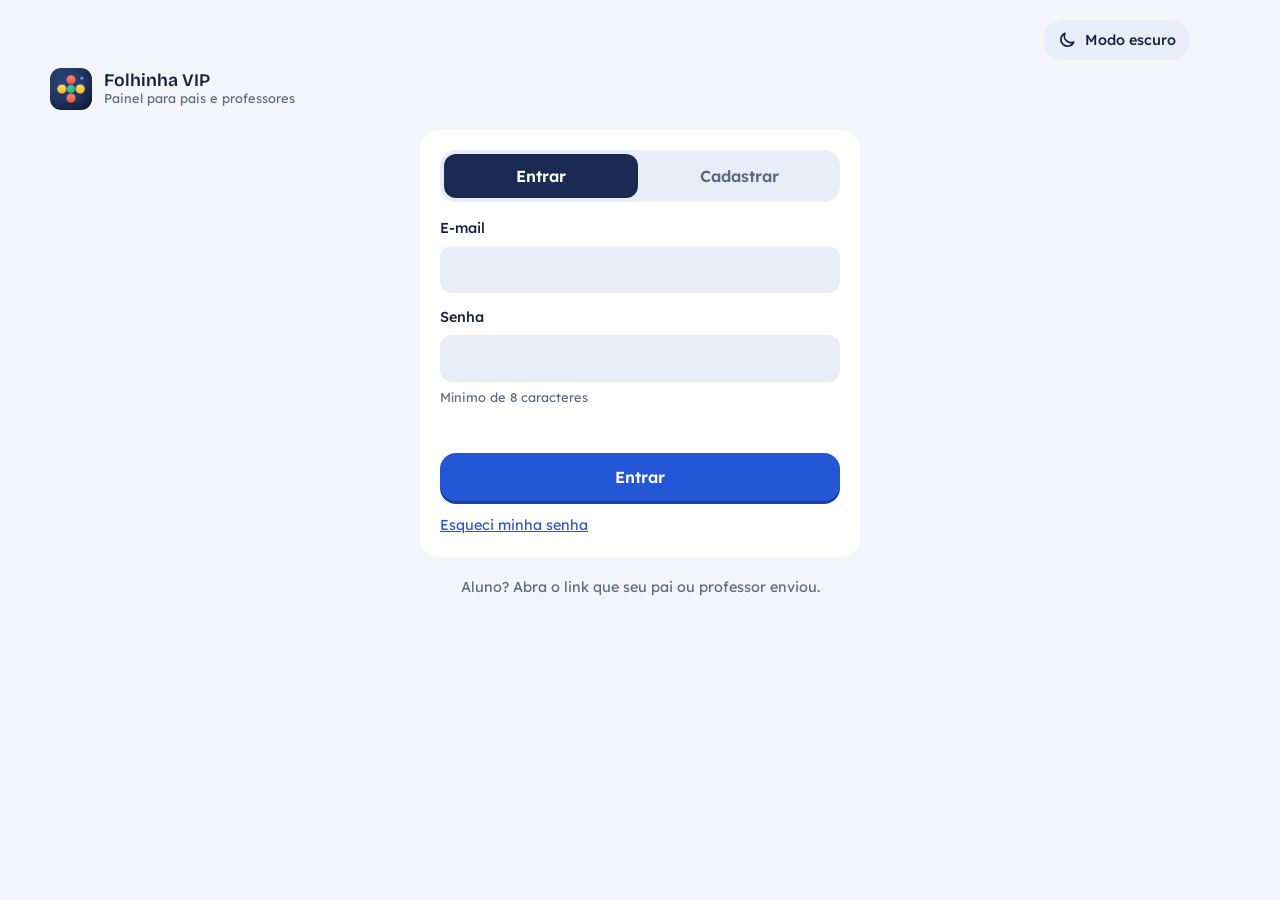
==== commit b6e7e748: "Botão para alternar entre modo claro e escuro no topo das telas Co-Authored-By: Claude Sonnet 5.5 <n" ====
--- a/index.html
+++ b/index.html
@@ -16,6 +16,7 @@
 <link rel="preconnect" href="https://fonts.googleapis.com">
 <link rel="preconnect" href="https://fonts.gstatic.com" crossorigin>
 <link rel="stylesheet" href="https://fonts.googleapis.com/css2?family=Bricolage+Grotesque:opsz,wght@12..96,600;12..96,700;12..96,800&family=Lexend:wght@300;400;500;600;700&display=swap">
+<script>try{var t=localStorage.getItem("fv-tema");document.documentElement.dataset.theme=t==="dark"||t==="light"?t:(matchMedia("(prefers-color-scheme:dark)").matches?"dark":"light")}catch(e){}</script>
 <link rel="stylesheet" href="style.css">
 </head>
 <body>
@@ -40,10 +41,12 @@
 <symbol id="i-check" viewBox="0 0 24 24"><path d="M5 12.5l4.5 4.5L19 7"/></symbol>
 <symbol id="i-soundoff" viewBox="0 0 24 24"><path d="M4 9v6h4l5 4V5L8 9z"/><path d="M17 9l5 6"/><path d="M22 9l-5 6"/></symbol>
 </defs></svg>
+<div class="theme-bar"><button type="button" class="theme-btn" id="theme-btn" aria-label="Alternar modo claro e escuro"><svg class="t-moon" viewBox="0 0 24 24" aria-hidden="true"><path d="M20 14.5A8 8 0 0 1 9.5 4a8 8 0 1 0 10.5 10.5z"/></svg><svg class="t-sun" viewBox="0 0 24 24" aria-hidden="true"><circle cx="12" cy="12" r="4"/><path d="M12 2v2M12 20v2M4.9 4.9l1.4 1.4M17.7 17.7l1.4 1.4M2 12h2M20 12h2M4.9 19.1l1.4-1.4M17.7 6.3l1.4-1.4"/></svg><span id="theme-txt">Modo escuro</span></button></div>
 <div id="app" class="wrap"><p class="loading">Carregando…</p></div>
 <div id="toast" role="status" aria-live="polite"></div>
 <script src="vendor/supabase.js"></script>
 <script src="vendor/qrcode.js"></script>
+<script src="theme.js"></script>
 <script src="config.js"></script>
 <script src="core.js"></script>
 <script src="stickers.js"></script>
--- a/style.css
+++ b/style.css
@@ -31,7 +31,7 @@
   color-scheme:light;
 }
 .tone-aluno{--r-md:22px;--r-lg:32px}
-@media (prefers-color-scheme:dark){:root{
+:root[data-theme=dark]{
   --bg:#0A1123; --surface:#131D36; --soft:#1B2947; --line:#283A60; --ink:#EAF0FB; --muted:#94A5C2;
   --primary:var(--blue-400); --primary-hover:var(--blue-300); --on-primary:#0A1123; --primary-edge:#4F73C9;
   --reward:#FFC94A; --on-reward:#0A1123; --reward-text:var(--sun-300); --reward-edge:#B98412;
@@ -42,8 +42,16 @@
   --t-coral:#431A19; --t-coral-ink:#FFA093; --t-blue:#1A2C5E; --t-blue-ink:#B3C8FF;
   --stk:#22335A; --stk-ring:#3A4F80;
   --shadow-2:0 8px 28px rgba(0,0,0,.5); --shadow-3:0 16px 48px rgba(0,0,0,.6);
-  --chest-gold:var(--sun-300); color-scheme:dark}}
+  --chest-gold:var(--sun-300); color-scheme:dark}
 *{box-sizing:border-box}
+.theme-bar{display:flex;justify-content:flex-end;max-width:1100px;margin:0 auto 8px}
+.theme-btn{display:inline-flex;align-items:center;gap:8px;min-height:40px;padding:6px 14px;border:0;border-radius:999px;background:var(--soft);color:var(--ink);font:500 .9rem var(--font-ui);cursor:pointer}
+.theme-btn:hover{background:var(--line)}
+.theme-btn:focus-visible{outline:3px solid var(--primary);outline-offset:2px}
+.theme-btn svg{width:20px;height:20px;fill:none;stroke:currentColor;stroke-width:2;stroke-linecap:round;stroke-linejoin:round}
+.theme-btn .t-sun{display:none}
+:root[data-theme=dark] .theme-btn .t-sun{display:block}
+:root[data-theme=dark] .theme-btn .t-moon{display:none}
 html{-webkit-text-size-adjust:100%}
 body{margin:0;background:var(--bg);color:var(--ink);font-family:var(--font-ui);font-size:16px;line-height:1.5;
   padding-block:max(20px,env(safe-area-inset-top,0px)) max(48px,env(safe-area-inset-bottom,0px));
@@ -113,7 +121,6 @@
 .card{cursor:pointer;transition:box-shadow .15s,transform .15s}.card:hover{box-shadow:var(--shadow-2);transform:translateY(-1px)}
 .cardwrap{position:relative;display:flex}
 .cardwrap .card{flex:1}
-.cardwrap .card-top{padding-right:38px}
 .card-open{position:absolute;top:10px;right:10px;width:32px;height:32px;display:grid;place-items:center;border-radius:99px;color:var(--muted);border:1px solid var(--line);background:var(--surface,var(--paper));z-index:1}
 .card-open:hover,.card-open:focus-visible{color:var(--primary);border-color:var(--primary)}
 .card-open svg.i{width:17px;height:17px}
@@ -320,11 +327,8 @@
 .fb-fun b{font-size:.75rem}
 .fb-fun p{margin:2px 0 0;font-size:.8rem;line-height:1.3}
 .fb-no{text-align:center;font:500 .65rem var(--font-num);opacity:.6}
-@media (prefers-color-scheme:dark){
-  .fc-back{background:hsl(var(--sh) 40% 27%);color:#fff;border-color:#2b3a52;box-shadow:0 0 0 1px hsl(var(--sh) 35% 40%),0 3px 8px rgba(0,0,0,.4)}
-  .fb-row{background:rgba(255,255,255,.12)}
-  .fb-fun{background:rgba(255,255,255,.18)}
-}
+:root[data-theme=dark] .fc-back{background:hsl(var(--sh) 40% 27%);color:#fff;border-color:#2b3a52;box-shadow:0 0 0 1px hsl(var(--sh) 35% 40%),0 3px 8px rgba(0,0,0,.4)}:root[data-theme=dark] .fb-row{background:rgba(255,255,255,.12)}:root[data-theme=dark] .fb-fun{background:rgba(255,255,255,.18)}
+
 .overlay{position:fixed;inset:0;z-index:70;background:rgba(8,14,26,.62);display:flex;padding:16px;overflow-y:auto;overscroll-behavior:contain}
 .overlay>.ov-card{margin:auto}
 .ov-card{background:var(--paper);border-radius:18px;padding:22px;max-width:380px;width:100%;max-height:92vh;overflow:auto;text-align:center;display:flex;flex-direction:column;gap:12px}
@@ -713,12 +717,8 @@
 /* molduras por raridade: rara = anel azul-prata duplo; ultrarrara = anel dourado duplo (o brilho animado continua) */
 .sticker.tier-rara{border-color:#eaf1ff;box-shadow:0 0 0 2px #9ab8ee,0 0 0 4px #5f8fe0,0 0 14px 3px rgba(90,140,230,.55)}
 .sticker.tier-ultra{border-color:#fff1a8;box-shadow:0 0 0 2px #f5c432,0 0 0 4px #b8800f,0 0 18px 5px rgba(245,196,50,.7)}
-@media (prefers-color-scheme:dark){
-  .fc-back.sc{background:linear-gradient(rgba(16,24,40,.9),rgba(16,24,40,.9)),var(--scene);background-size:auto,var(--scene-size,auto);background-clip:padding-box;color:#fff}
-  .sticker.sc{background:var(--scene);background-size:var(--scene-size,auto);color:#1d2433;border-color:#fff}
-  .sticker .st-plate{color:#1d2433}.sticker .st-plate .st-no{color:rgba(29,36,51,.62)}
-  .sticker.tier-rara{border-color:#eaf1ff}.sticker.tier-ultra{border-color:#fff1a8}
-}
+:root[data-theme=dark] .fc-back.sc{background:linear-gradient(rgba(16,24,40,.9),rgba(16,24,40,.9)),var(--scene);background-size:auto,var(--scene-size,auto);background-clip:padding-box;color:#fff}:root[data-theme=dark] .sticker.sc{background:var(--scene);background-size:var(--scene-size,auto);color:#1d2433;border-color:#fff}:root[data-theme=dark] .sticker .st-plate{color:#1d2433}:root[data-theme=dark] .sticker .st-plate .st-no{color:rgba(29,36,51,.62)}:root[data-theme=dark] .sticker.tier-rara{border-color:#eaf1ff}:root[data-theme=dark] .sticker.tier-ultra{border-color:#fff1a8}
+
 .consent-chk{display:flex;gap:10px;align-items:flex-start;line-height:1.35}
 .consent-chk input{width:22px;height:22px;flex:none;margin-top:1px}
 /* Pausa da folha: tela cheia que esconde as contas */
@@ -746,33 +746,12 @@
 .row.miss{padding:8px 10px;background:#fff8e1;border-radius:10px;box-shadow:inset 4px 0 0 #e0a21f}
 .miss-tag{display:inline-block;margin:0 0 6px;padding:2px 10px;border-radius:99px;background:#e0a21f;color:#3a2800;font-weight:700;font-size:.78rem}
 .paper.paused .mapa{visibility:hidden}
-@media (prefers-color-scheme:dark){.row.miss{background:#3b3216}.mapa-b.miss i{background:#3b3216;color:#ffd77a}}
+:root[data-theme=dark] .row.miss{background:#3b3216}:root[data-theme=dark] .mapa-b.miss i{background:#3b3216;color:#ffd77a}
 /* Folhas feitas e dificuldades (pais) */
 .inline-chk{display:flex;gap:8px;align-items:center;margin:6px 0 10px;font-size:.9rem}
-.errs{min-width:150px}
-/* Histórico dos pais no celular: cada folha vira um cartão (a tabela larga escondia o botão Ver e as contas erradas) */
 table.hab td{white-space:normal}
 .sv .small-t{white-space:nowrap}
 @media (max-width:720px){
-  .tablewrap{overflow-x:visible}
-  table.hist,table.hist tbody{display:block}
-  table.hist thead{display:none}
-  table.hist tr{display:grid;grid-template-columns:minmax(0,1fr) auto;grid-template-areas:"dia ver" "nivel ver" "ok tempo" "res res" "errs errs";gap:4px 12px;align-items:center;margin-top:10px;padding:12px 14px;border:1px solid var(--line);border-radius:12px;background:var(--surface)}
-  table.hist tr[hidden]{display:none}
-  table.hist td{display:block;min-width:0;padding:0;border:0;white-space:normal}
-  table.hist .c-dia{grid-area:dia;font-weight:700;font-size:1rem}
-  table.hist .c-nivel{grid-area:nivel}
-  table.hist .c-ok{grid-area:ok}
-  table.hist .c-tempo{grid-area:tempo;text-align:right}
-  table.hist .c-res{grid-area:res}
-  table.hist .errs{grid-area:errs;min-width:0}
-  table.hist .c-ver{grid-area:ver;grid-row:1 / span 2;align-self:center}
-  table.hist .c-ver .btn{min-height:44px;padding-inline:20px}
-  table.hist .c-nivel::before,table.hist .c-ok::before,table.hist .c-tempo::before{content:attr(data-label) ": ";color:var(--muted);font-size:.78rem}
-  table.hist .c-res:empty{display:none}
-  table.hist .errs .muted{display:none}
-  table.hist .errs:has(.errlist){margin-top:6px;padding-top:8px;border-top:1px dashed var(--line)}
-  table.hist .errs:not(:has(.tag)){display:none}
   table.hab,table.hab tbody{display:block}
   table.hab thead{display:none}
   table.hab tr{display:grid;grid-template-columns:minmax(0,1fr) auto;gap:4px 10px;align-items:center;padding:10px 0;border-top:1px solid var(--line)}
@@ -808,7 +787,7 @@
 
 /* ---------- Trilha Turbo (aluno): cartão da tela inicial, sessão do dia e nivelamento. Regras em turbo/ESPECIFICACAO.md ---------- */
 :root{--turbo-a:#0D6E5B;--turbo-b:#0C5A6B}
-@media (prefers-color-scheme:dark){:root{--turbo-a:#14665A;--turbo-b:#0E3E4D}}
+:root[data-theme=dark]{--turbo-a:#14665A;--turbo-b:#0E3E4D}
 .duo{display:grid;grid-template-columns:repeat(auto-fit,minmax(min(100%,300px),1fr));gap:16px}
 .duo>.hero{display:flex;flex-direction:column}
 .duo>.hero .btn.reward{margin-top:auto}
@@ -851,6 +830,9 @@
 .tp-bar i.f{background:var(--ok-fill)}
 .tp-bar i.l{background:color-mix(in srgb,var(--ok-fill) 38%,var(--soft))}
 .tp-chips{display:flex;flex-wrap:wrap;gap:6px;margin-top:6px}
+.tday{padding:8px 0;border-top:1px solid var(--line)} .tday[hidden]{display:none} .tday summary{cursor:pointer}
+.tlist{columns:2 220px;list-style:none;padding-left:0} .tlist li{break-inside:avoid;padding:2px 0}
+.turbo-ok{color:var(--ok);font-weight:700}
 
 /* ---------- plano Grátis / VIP ---------- */
 .plan-banner{display:flex;align-items:center;gap:14px;flex-wrap:wrap;margin-bottom:16px;border-left:4px solid var(--line)}
@@ -901,19 +883,10 @@
 .hero p b{color:var(--on-block)}
 .hero.turbo{background:var(--turbo-a)}
 
-/* carimbos: a cruz da logo */
+/* carimbos: fileira de bolas */
 .stampset{display:flex;flex-wrap:wrap;align-items:center;gap:6px}
-.stampset.cross{display:grid;grid-template-columns:repeat(3,var(--sz,32px));grid-template-rows:repeat(3,var(--sz,32px));gap:4px;flex:none}
-.stampset.cross .stamp:nth-child(1){grid-area:1/2}
-.stampset.cross .stamp:nth-child(2){grid-area:2/1}
-.stampset.cross .stamp:nth-child(3){grid-area:2/2}
-.stampset.cross .stamp:nth-child(4){grid-area:2/3}
-.stampset.cross .stamp:nth-child(5){grid-area:3/2}
 .stamp{width:var(--sz,32px);height:var(--sz,32px);border:2px dashed color-mix(in srgb,var(--muted) 55%,transparent);box-shadow:none;transform:none;background:none;color:transparent;font-size:.8em}
 .stamp.on{border:0;box-shadow:none;transform:none;background:var(--mint-500);color:var(--on-ball)}
-.stamp.on:nth-child(5n+1),.stamp.on:nth-child(5n){background:var(--coral-500)}
-.stamp.on:nth-child(5n+2),.stamp.on:nth-child(5n+4){background:var(--ball-sun);color:var(--on-ball-sun)}
-.stamp.on:nth-child(5n+3){background:var(--mint-500)}
 .stat .stampset{--sz:22px}
 .stamprow .stampset{--sz:26px}
 
@@ -982,4 +955,136 @@
   .nbtn.on{color:var(--ink)}
   .nbtn.on .pill{background:var(--block);color:var(--ball-sun)}
 }
-@media (max-width:767px) and (prefers-color-scheme:dark){.nbtn.on .pill{color:#fff}}
+@media (max-width:767px){:root[data-theme=dark] .nbtn.on .pill{color:#fff}}
+
+/* ---------- redesign "Bolas": login, PIN, amigos, trocas e Turbo ---------- */
+.tabs{background:var(--soft);border-radius:16px;padding:4px;gap:4px}
+.tab{border:0;border-radius:12px;color:var(--muted)}
+.tab.on{background:var(--block);color:var(--on-block)}
+.form input:not([type=checkbox]):not([type=radio]),.form select,.field input:not([type=checkbox]):not([type=radio]),.field select,.fr-add input,.linkrow input{background:var(--soft);border:2px solid transparent;border-radius:12px;padding:11px 14px}
+.form input:not([type=checkbox]):not([type=radio]):focus,.form select:focus,.field input:focus,.field select:focus,.fr-add input:focus,.linkrow input:focus{outline:none;background:var(--surface);border-color:var(--primary)}
+.chk span{border:0;background:var(--soft);border-radius:12px}
+.chk input:checked+span{background:var(--block);color:var(--on-block)}
+.pin-logo{box-shadow:none}
+.dots4 i{border:2px solid var(--muted)}
+.dots4 i.on{border-color:transparent;background:var(--mint-500)}
+.dots4 i.on:nth-child(1){background:var(--coral-500)}
+.dots4 i.on:nth-child(2),.dots4 i.on:nth-child(4){background:var(--ball-sun)}
+.key{background:var(--soft);font-family:var(--font-display);font-weight:700}
+.key:active{background:var(--block);color:var(--on-block)}
+.key.go{background:var(--reward);color:var(--on-reward)}
+.fr-code{font-family:var(--font-display);font-weight:800;letter-spacing:.14em;background:var(--soft);border-radius:var(--r-md);padding:12px 8px}
+.fr-row,.tr-req{border-top-color:var(--soft)}
+.tr-swap>svg.i{width:44px;height:44px;padding:11px;border-radius:50%;background:var(--ball-sun);color:var(--on-ball-sun)}
+.tr-dot{background:var(--danger);color:var(--on-ball)}
+.tr-q,.tr-big{font-family:var(--font-display);font-weight:800;letter-spacing:-.02em}
+.tr-ans{border-bottom:0;background:var(--soft);border-radius:18px;padding:0 .2em;min-width:2.4ch}
+.tr-ans.ok{background:var(--t-mint);color:var(--t-mint-ink)}
+.tr-ans.bad{background:var(--t-coral);color:var(--t-coral-ink)}
+.tc{border:0;box-shadow:none;background:var(--soft);font-family:var(--font-display);font-weight:800}
+.tc:active{background:var(--block);color:var(--on-block)}
+
+/* ---------- redesign "Bolas": administração (/adm). Ferramenta densa: mesma família, tom sóbrio ---------- */
+.adm-stat{position:relative;padding:14px 16px 14px 44px;background:var(--surface)}
+.adm-stat::before{content:"";position:absolute;left:16px;top:20px;width:16px;height:16px;border-radius:50%;background:var(--mint-500)}
+.adm-stat:nth-child(4n+1)::before{background:var(--coral-500)}
+.adm-stat:nth-child(4n+2)::before{background:var(--ball-sun)}
+.adm-stat:nth-child(4n+4)::before{background:var(--primary)}
+.adm-table th{text-transform:none;letter-spacing:0;font-size:.8rem}
+.adm-table th,.adm-table td{border-bottom-color:var(--soft)}
+.adm-table tbody tr:hover td{background:var(--soft)}
+.adm-group{border:0;background:var(--soft);border-radius:var(--r-md)}
+.adm-group legend{font-family:var(--font-display);font-weight:700;font-size:1.05rem;padding:0 8px}
+.adm-in input,.adm-lv,.adm-dump,.adm-table input,.adm-table select{background:var(--surface);border:2px solid transparent;border-radius:12px;padding:8px 12px}
+.adm-group .adm-in input,.adm-group .adm-lv{background:var(--bg)}
+.adm-dump{background:var(--soft);padding:12px}
+.adm-in input:focus,.adm-lv:focus,.adm-dump:focus,.adm-table input:focus,.adm-table select:focus{outline:none;border-color:var(--primary)}
+
+/* ---------- Histórico dos pais: um cartão por dia; tocar abre a página do dia ---------- */
+.sr{position:absolute;width:1px;height:1px;overflow:hidden;clip:rect(0 0 0 0);white-space:nowrap}
+.stats.fit{grid-template-columns:repeat(auto-fit,minmax(150px,1fr))}
+.hweek{margin:18px 0 6px}
+.hday{display:flex;align-items:center;gap:14px;width:100%;margin-top:8px;padding:12px 14px;border:0;border-radius:var(--r-md);background:var(--soft);color:inherit;font:inherit;text-align:left;min-height:60px}
+button.hday{cursor:pointer;transition:background .15s}
+button.hday:hover,button.hday:focus-visible{background:color-mix(in srgb,var(--primary) 12%,var(--soft))}
+.hday.off{background:transparent;box-shadow:inset 0 0 0 1px var(--line);min-height:0;padding-block:8px}
+.hday-d{display:flex;flex-direction:column;align-items:center;flex:0 0 46px;line-height:1.15}
+.hday-d small{color:var(--muted);font-size:.78rem}
+.hday-m{flex:1 1 auto;min-width:0;display:flex;flex-direction:column;gap:6px}
+.hday-tags{display:flex;flex-wrap:wrap;gap:6px}
+.hday-tags:empty{display:none}
+.hday-pct{display:flex;flex-direction:column;align-items:flex-end;line-height:1.1;flex:0 0 auto}
+.hday-pct b{font-family:var(--font-display);font-size:1.25rem;font-weight:800}
+.hday-pct small{color:var(--muted);font-size:.72rem}
+.hday-pct.ok b{color:var(--ok)} .hday-pct.warn b{color:var(--reward-text)}
+.hday-go{flex:0 0 auto;width:18px;height:18px;color:var(--muted);transform:scaleX(-1)}
+.hd-title{font-size:1.5rem}
+.hsheet{margin-top:12px;padding-top:12px;border-top:1px solid var(--line)}
+.hsheet .split,.hdays>.split{flex-wrap:wrap}
+.hs-full{margin-top:8px}
+.hs-full .sv{margin-top:8px}
+.errlist.cols{columns:3 150px;column-gap:28px;font-size:.9rem}
+.errlist.cols li{break-inside:avoid;margin-bottom:3px}
+.dif-per{margin:0}
+@media (max-width:720px){
+  .hday{gap:10px;padding:12px}
+  .hday-d{flex-basis:40px}
+  .stats.fit{grid-template-columns:repeat(2,minmax(0,1fr))}
+}
+#histBox{display:flex;flex-direction:column;gap:18px;min-width:0}
+#histBox>.eyebrow{margin-bottom:-10px}
+#histBox>.pagehead+.pagehead{margin-top:-8px}
+.hday .tag:not(.ok):not(.warn):not(.bad){background:var(--surface)}
+/* Resumo dos pais: textos de explicação fechados por padrão */
+details.how summary{list-style:none;display:flex;justify-content:space-between;align-items:center;color:var(--ink)}
+details.how summary::-webkit-details-marker{display:none}
+details.how summary::after{content:"+";font:700 1.2rem var(--font-display);color:var(--muted)}
+details.how[open] summary::after{content:"–"}
+.tp-more summary{font-size:.85rem}
+.tp-more p{margin:6px 0 0}
+.stat>small{display:block}
+.stat .tag{white-space:normal;text-align:center;max-width:100%}
+details.how summary b{line-height:1.3}
+details.how>p{margin-top:10px}
+/* Álbum nos pais: lista única de capas; álbum aberto com capa pequena ao lado do título */
+.alb-sum{margin:6px 0 14px}
+.album-head{display:grid;grid-template-columns:150px minmax(0,1fr);gap:18px;align-items:start}
+.album-mini .capa{width:100%}
+.album-info{display:flex;flex-direction:column;gap:6px;min-width:0}
+.album-info h2{font-size:1.3rem}
+.album-info .bar{margin:2px 0 4px}
+.packs-by li{font-size:.92rem}
+@media (max-width:520px){.album-head{grid-template-columns:96px minmax(0,1fr);gap:14px}.album-info h2{font-size:1.1rem}.album-info p{display:none}}
+.album-info .split b{white-space:nowrap}
+.alb-sum{display:flex;flex-wrap:wrap;align-items:center;gap:4px 10px}
+/* Programa: seções com título e barra de salvar que gruda no pé quando há alteração */
+.pf-sec{font-size:1rem;margin:10px 0 -4px;padding-top:14px;border-top:1px solid var(--line)}
+.alb-pick{display:flex;align-items:center;gap:12px;flex-wrap:wrap;justify-content:space-between}
+.alb-pick .alb-sum{flex:1 1 240px;min-width:0}
+.save-bar{align-items:center}
+.save-bar.on{position:sticky;bottom:12px;z-index:30;background:var(--surface);padding:12px 14px;margin:0 -14px;border-radius:var(--r-md);box-shadow:var(--shadow-2,0 6px 20px rgba(0,0,0,.12))}
+.save-note{color:var(--reward-text);font-weight:500}
+@media (max-width:767px){.save-bar.on{bottom:calc(84px + env(safe-area-inset-bottom,0px))}}
+#pThemeSum{margin:0}
+/* Acesso: ações de socorro em linhas, cada uma com a sua explicação; apagar o aluno fechado no fim */
+.acc-fix{display:flex;flex-direction:column;gap:10px;border-top:1px solid var(--line);padding-top:12px}
+.acc-row{display:flex;align-items:center;gap:12px;flex-wrap:wrap}
+.acc-row .btn{flex:0 0 auto}
+#qrBtn svg.i{width:18px;height:18px}
+details.danger-zone summary{color:var(--danger);font-weight:500}
+
+/* Lista de alunos: o cartão inteiro abre o aluno; QR Code e app da criança num rodapé, sem cobrir o texto */
+.cardwrap{flex-direction:column;background:var(--surface);border-radius:var(--r-md);overflow:hidden;transition:box-shadow .15s,transform .15s}
+.cardwrap:hover{box-shadow:var(--shadow-2);transform:translateY(-1px)}
+.cardwrap .card{background:none;border:0;padding:18px 20px 14px;color:inherit;font:inherit;gap:8px}
+.cardwrap .card:hover{box-shadow:none;transform:none}
+.card-lv{font-weight:500}
+.card-today{display:flex;flex-wrap:wrap;gap:6px;margin:2px 0}
+.card-stamps{margin-top:4px}
+.cardwrap .bar{margin:0}
+.card-foot{display:flex;border-top:1px solid var(--line)}
+.card-foot .card-qr,.card-foot .card-open{position:static;width:auto;height:auto;flex:1;display:flex;align-items:center;justify-content:center;gap:6px;padding:10px;border:0;border-radius:0;background:none;color:var(--muted);font:500 .85rem var(--font-body,inherit);text-decoration:none;cursor:pointer}
+.card-foot .card-open{border-left:1px solid var(--line)}
+.card-foot .card-qr:hover,.card-foot .card-open:hover,.card-foot .card-qr:focus-visible,.card-foot .card-open:focus-visible{color:var(--primary);background:var(--soft)}
+.cards:has(.cardwrap){grid-template-columns:repeat(auto-fill,minmax(280px,1fr))}
+.card-foot .card-qr,.card-foot .card-open{white-space:nowrap}
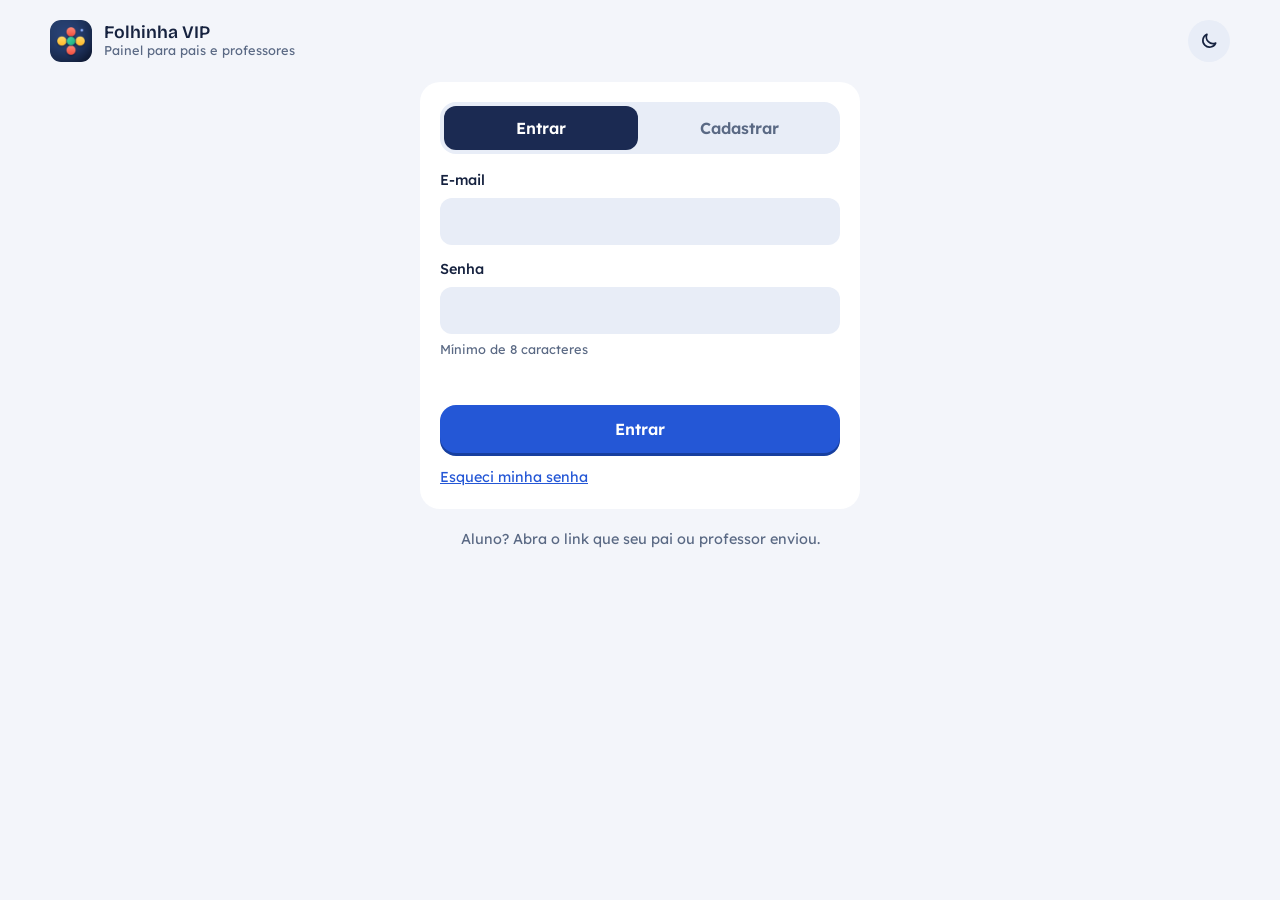
==== commit fd21a33b: "Botão de tema só com ícone, dentro do cabeçalho de cada tela Co-Authored-By: Claude Sonnet 5.5 <nore" ====
--- a/index.html
+++ b/index.html
@@ -39,9 +39,11 @@
 <symbol id="i-logout" viewBox="0 0 24 24"><path d="M9 4H5a1 1 0 0 0-1 1v14a1 1 0 0 0 1 1h4"/><path d="M16 8l4 4-4 4"/><path d="M20 12H9"/></symbol>
 <symbol id="i-back" viewBox="0 0 24 24"><path d="M15 5l-7 7 7 7"/></symbol>
 <symbol id="i-check" viewBox="0 0 24 24"><path d="M5 12.5l4.5 4.5L19 7"/></symbol>
+<symbol id="i-play" viewBox="0 0 24 24"><path d="M8 5.5v13l11-6.5z" style="fill:currentColor"/></symbol>
+<symbol id="i-help" viewBox="0 0 24 24"><circle cx="12" cy="12" r="9"/><path d="M9.6 9.4a2.5 2.5 0 1 1 3.5 2.3c-.7.4-1.1.9-1.1 1.8"/><path d="M12 17.2h.01"/></symbol>
 <symbol id="i-soundoff" viewBox="0 0 24 24"><path d="M4 9v6h4l5 4V5L8 9z"/><path d="M17 9l5 6"/><path d="M22 9l-5 6"/></symbol>
 </defs></svg>
-<div class="theme-bar"><button type="button" class="theme-btn" id="theme-btn" aria-label="Alternar modo claro e escuro"><svg class="t-moon" viewBox="0 0 24 24" aria-hidden="true"><path d="M20 14.5A8 8 0 0 1 9.5 4a8 8 0 1 0 10.5 10.5z"/></svg><svg class="t-sun" viewBox="0 0 24 24" aria-hidden="true"><circle cx="12" cy="12" r="4"/><path d="M12 2v2M12 20v2M4.9 4.9l1.4 1.4M17.7 17.7l1.4 1.4M2 12h2M20 12h2M4.9 19.1l1.4-1.4M17.7 6.3l1.4-1.4"/></svg><span id="theme-txt">Modo escuro</span></button></div>
+<div class="theme-bar"><button type="button" class="theme-btn" id="theme-btn" aria-label="Alternar modo claro e escuro" title="Alternar modo claro e escuro"><svg class="t-moon" viewBox="0 0 24 24" aria-hidden="true"><path d="M20 14.5A8 8 0 0 1 9.5 4a8 8 0 1 0 10.5 10.5z"/></svg><svg class="t-sun" viewBox="0 0 24 24" aria-hidden="true"><circle cx="12" cy="12" r="4"/><path d="M12 2v2M12 20v2M4.9 4.9l1.4 1.4M17.7 17.7l1.4 1.4M2 12h2M20 12h2M4.9 19.1l1.4-1.4M17.7 6.3l1.4-1.4"/></svg></button></div>
 <div id="app" class="wrap"><p class="loading">Carregando…</p></div>
 <div id="toast" role="status" aria-live="polite"></div>
 <script src="vendor/supabase.js"></script>
@@ -67,6 +69,7 @@
 <script src="turbo.js"></script>
 <script src="turbo-aluno.js"></script>
 <script src="student.js"></script>
+<script src="onboarding.js"></script>
 <script src="adult.js"></script>
 <script src="admin.js"></script>
 <script src="main.js"></script>
--- a/style.css
+++ b/style.css
@@ -45,7 +45,9 @@
   --chest-gold:var(--sun-300); color-scheme:dark}
 *{box-sizing:border-box}
 .theme-bar{display:flex;justify-content:flex-end;max-width:1100px;margin:0 auto 8px}
-.theme-btn{display:inline-flex;align-items:center;gap:8px;min-height:40px;padding:6px 14px;border:0;border-radius:999px;background:var(--soft);color:var(--ink);font:500 .9rem var(--font-ui);cursor:pointer}
+.theme-btn{display:inline-grid;place-items:center;width:42px;height:42px;flex:none;padding:0;border:0;border-radius:50%;background:var(--soft);color:var(--ink);cursor:pointer}
+.who .theme-btn{width:38px;height:38px}
+.theme-bar:empty{display:none}
 .theme-btn:hover{background:var(--line)}
 .theme-btn:focus-visible{outline:3px solid var(--primary);outline-offset:2px}
 .theme-btn svg{width:20px;height:20px;fill:none;stroke:currentColor;stroke-width:2;stroke-linecap:round;stroke-linejoin:round}
@@ -1088,3 +1090,37 @@
 .card-foot .card-qr:hover,.card-foot .card-open:hover,.card-foot .card-qr:focus-visible,.card-foot .card-open:focus-visible{color:var(--primary);background:var(--soft)}
 .cards:has(.cardwrap){grid-template-columns:repeat(auto-fill,minmax(280px,1fr))}
 .card-foot .card-qr,.card-foot .card-open{white-space:nowrap}
+
+
+/* ---------- primeiros passos e passeio guiado dos adultos (onboarding.js) ---------- */
+.sr-only{position:absolute;width:1px;height:1px;overflow:hidden;clip:rect(0 0 0 0);white-space:nowrap}
+.ob-card{display:grid;gap:8px}
+.ob-card h2{font-size:1.1rem}
+.ob-list{list-style:none;margin:0;padding:0;display:grid;gap:12px}
+.ob-list li{display:flex;gap:12px;align-items:flex-start}
+.ob-list li:not(.done):not(.next){color:var(--muted)}
+.ob-list p{margin:2px 0 8px}
+.ob-dot{flex:none;width:26px;height:26px;border-radius:50%;border:2px solid var(--line);display:grid;place-items:center;color:var(--on-primary)}
+.ob-list .next .ob-dot{border-color:var(--primary)}
+.ob-list .done .ob-dot{background:var(--ok-fill);border-color:var(--ok-fill)}
+.ob-dot .i{width:16px;height:16px;fill:none;stroke:currentColor;stroke-width:3;stroke-linecap:round;stroke-linejoin:round}
+.ob-list .done b{color:var(--muted);font-weight:500}
+.ob-video{width:100%;max-height:70vh;border-radius:var(--r-md);background:#000}
+.ob-layer{position:fixed;inset:0;z-index:75}
+.ob-spot{position:fixed;border-radius:14px;box-shadow:0 0 0 100vmax rgba(8,14,26,.68);outline:3px solid var(--sun-500);pointer-events:none}
+.ob-layer:has(.ob-spot[hidden]){background:rgba(8,14,26,.68)}
+.ob-tip{position:fixed;background:var(--surface);color:var(--ink);border-radius:var(--r-md);padding:16px 18px;box-shadow:var(--shadow-3);display:grid;gap:8px;max-width:calc(100vw - 24px)}
+.ob-tip.center{top:50%;left:50%;transform:translate(-50%,-50%);width:min(380px,calc(100vw - 24px))}
+.ob-tip h2{font-size:1.15rem}.ob-tip p{margin:0}
+.ob-tip .actions{align-items:center;margin-top:4px}
+@media (prefers-reduced-motion:no-preference){.ob-spot{transition:top .2s,left .2s,width .2s,height .2s}}
+
+/* Vídeo de boas-vindas (student.js: showOnboarding) */
+.ov-card.onb{max-width:360px}
+.onb-video{position:relative;width:min(100%,calc(56vh*9/16));aspect-ratio:9/16;margin:0 auto;border-radius:16px;overflow:hidden;background:#1B2A52;box-shadow:var(--shadow-2)}
+.onb-video video{width:100%;height:100%;object-fit:contain;display:block;background:#1B2A52}
+.onb-play{position:absolute;left:50%;top:50%;width:84px;height:84px;margin:-42px 0 0 -42px;border-radius:50%;border:0;background:#FFB92B;color:#1B2A52;display:grid;place-items:center;box-shadow:0 8px 24px rgba(0,0,0,.35);cursor:pointer}
+.onb-play svg.i{width:40px;height:40px;stroke:none;fill:currentColor;margin-left:4px}
+.onb-play[hidden]{display:none}
+@media (prefers-reduced-motion:no-preference){.onb-play{animation:onbPulse 1.3s ease-in-out infinite alternate}@keyframes onbPulse{from{transform:scale(1)}to{transform:scale(1.09)}}}
+
